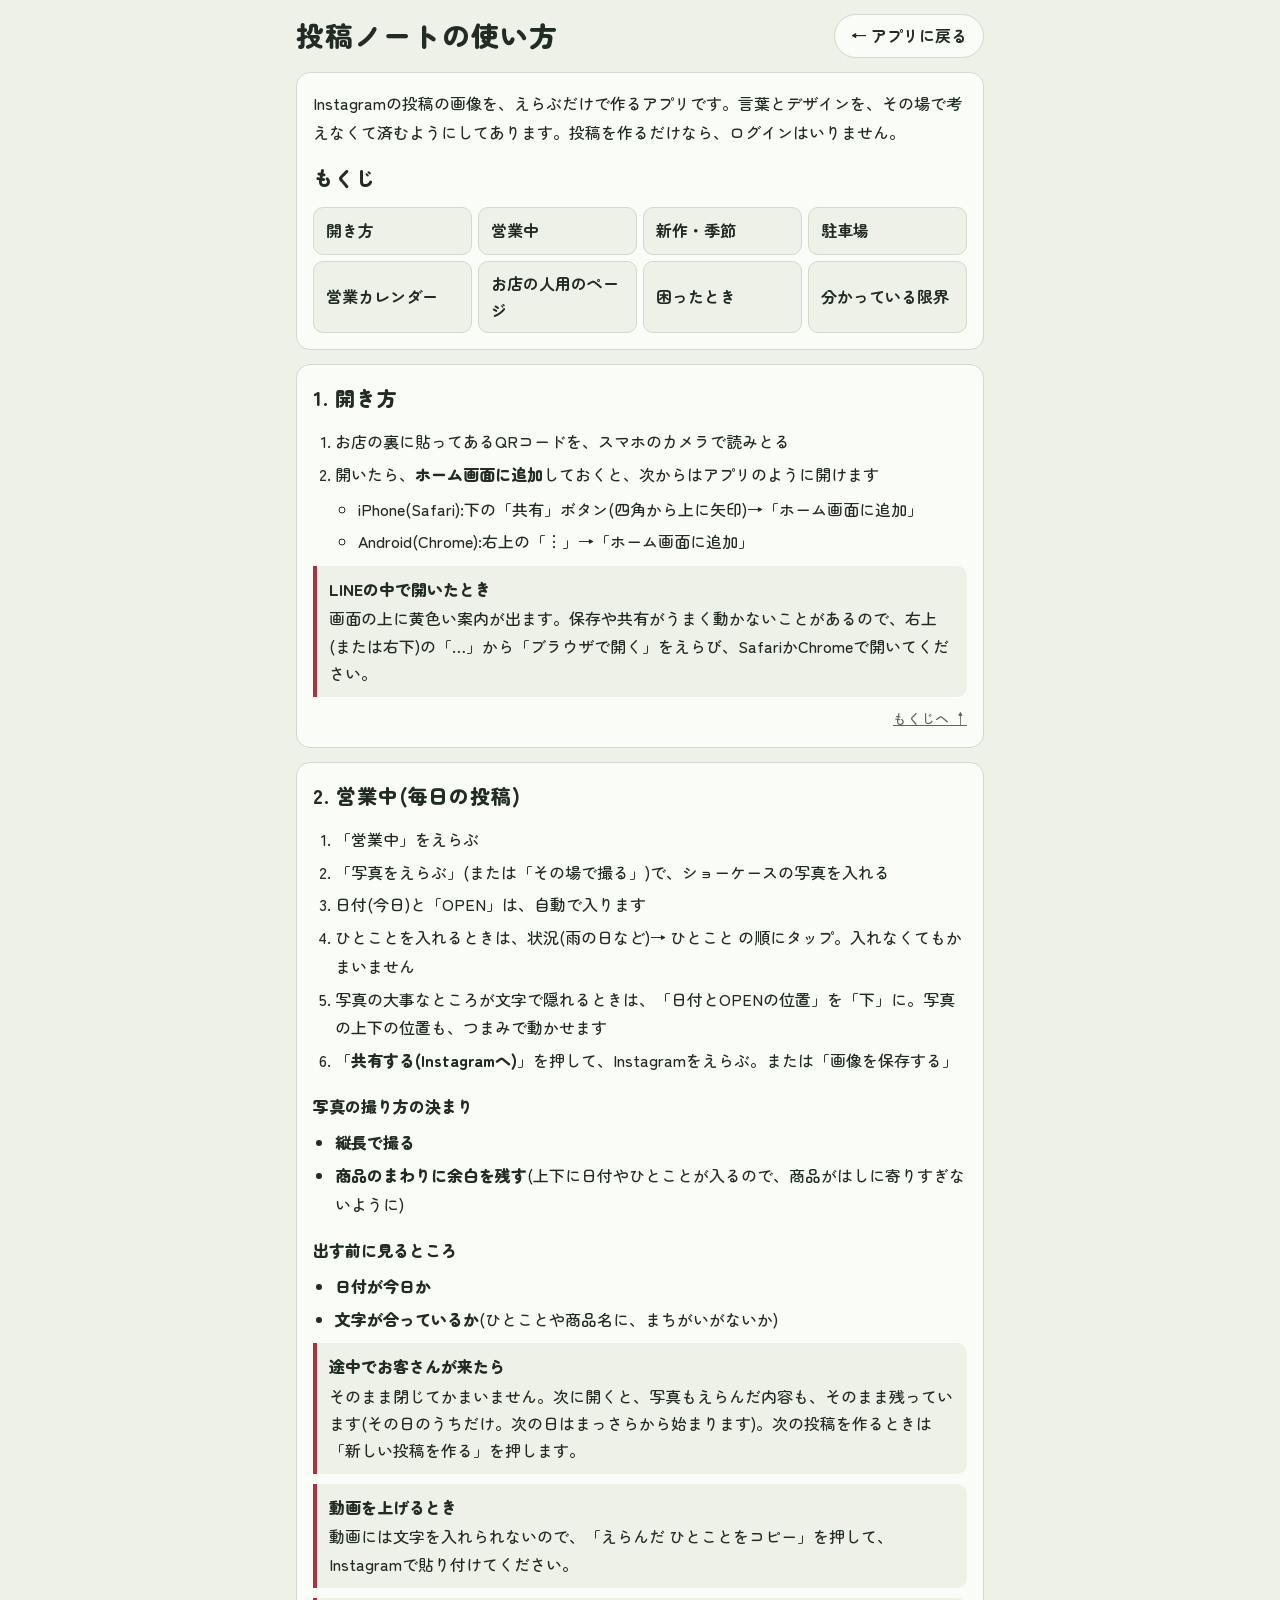
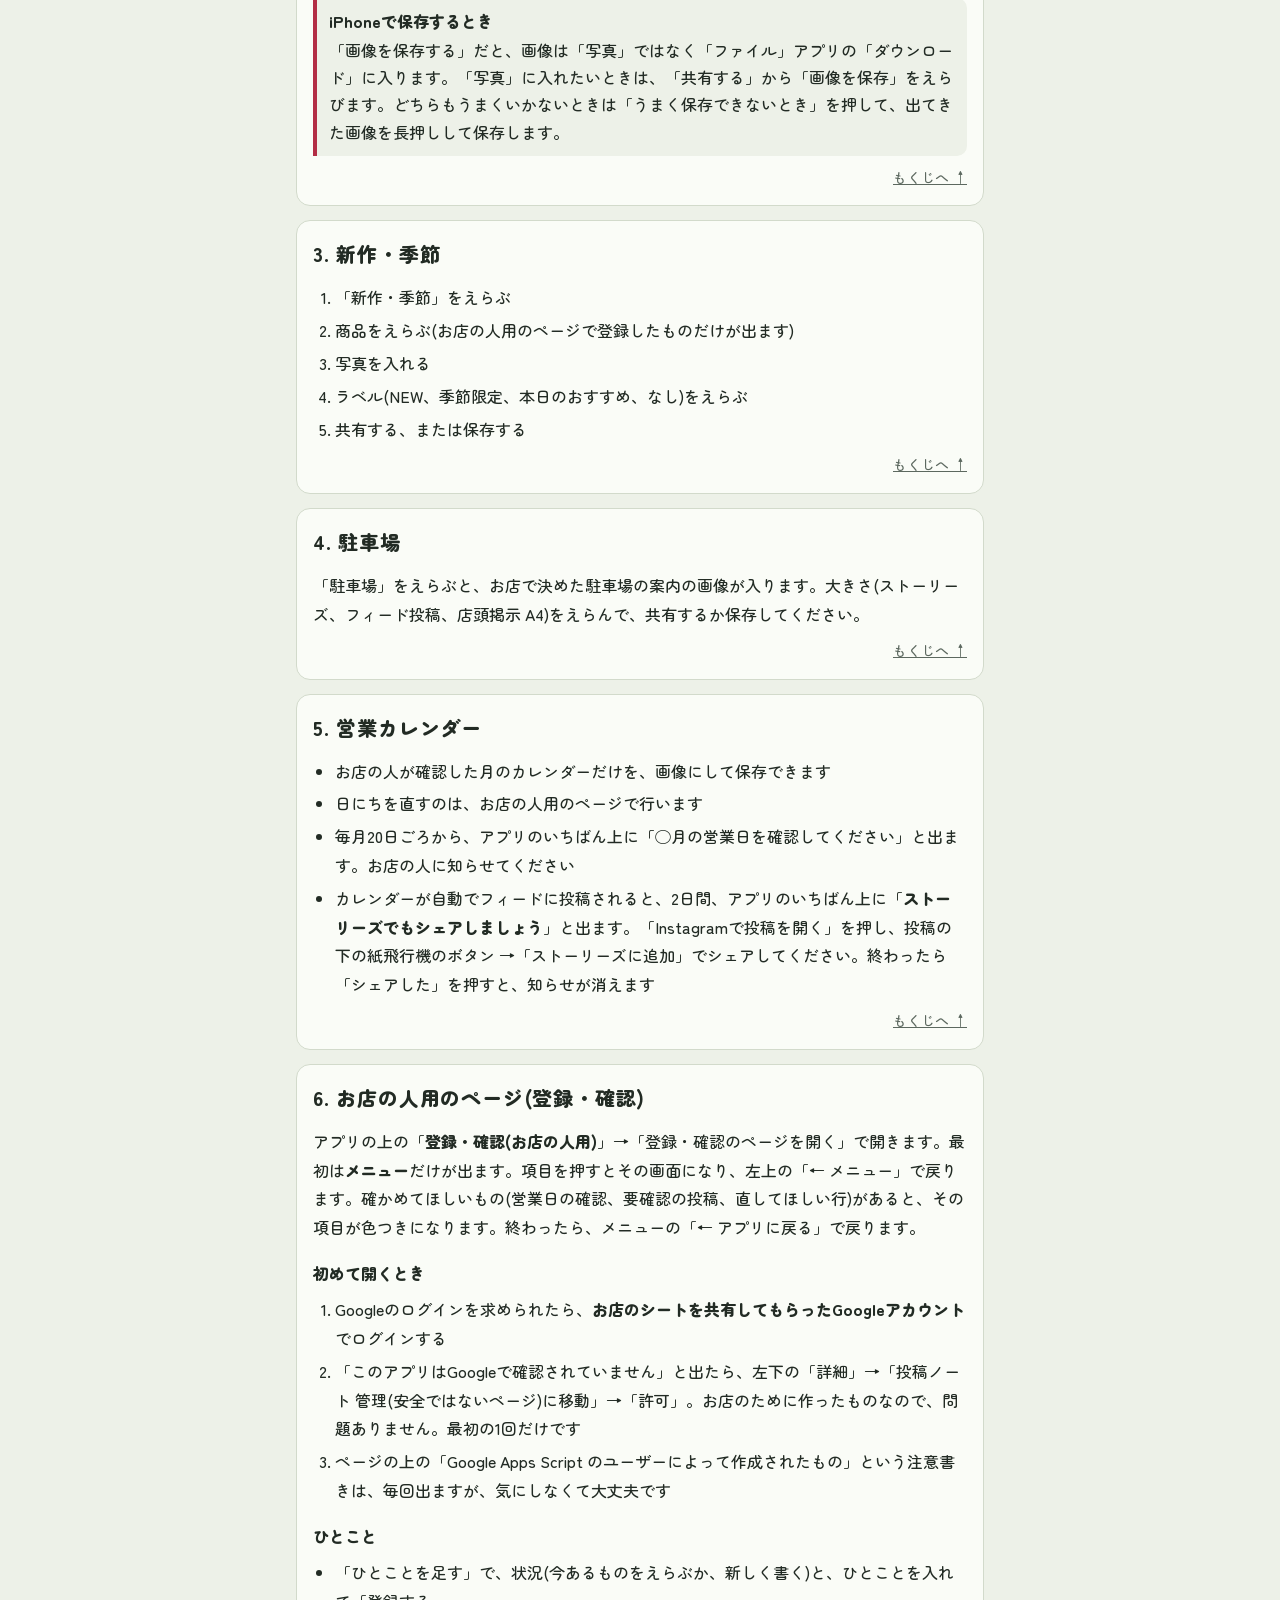
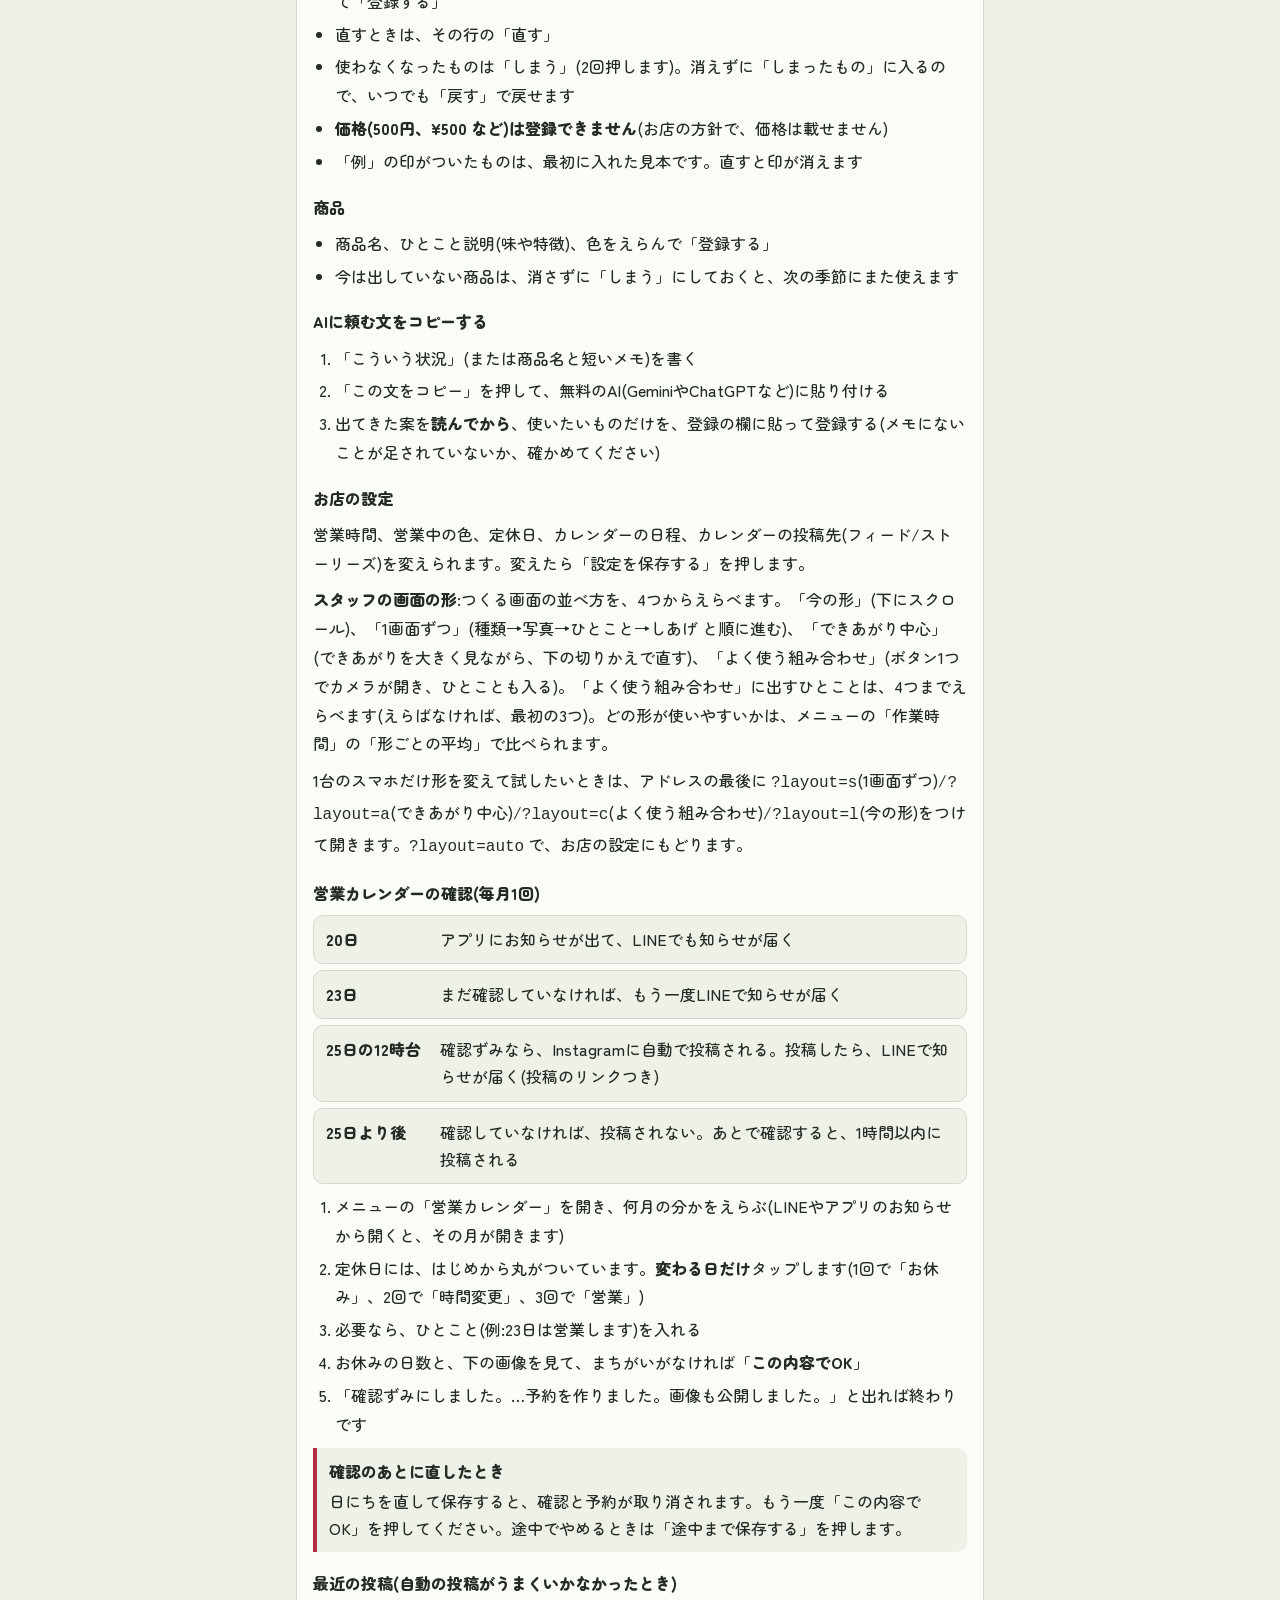
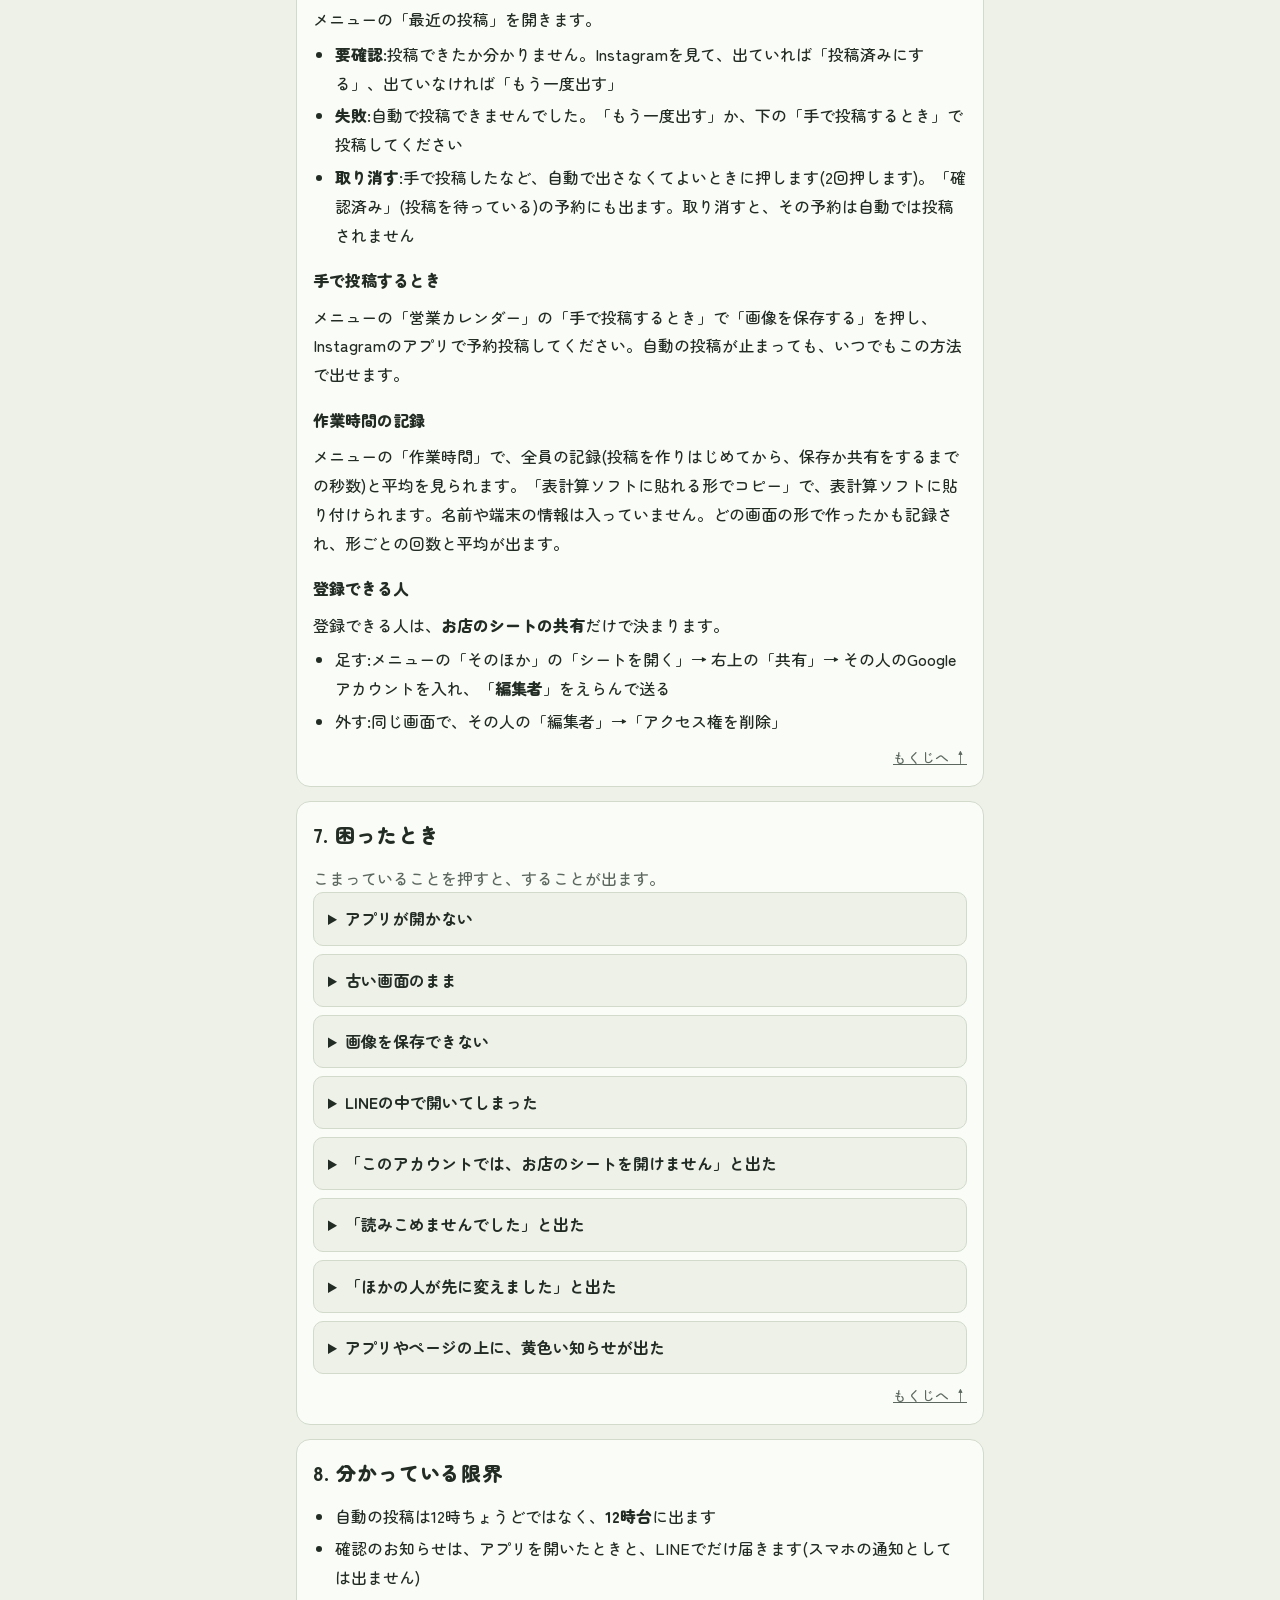
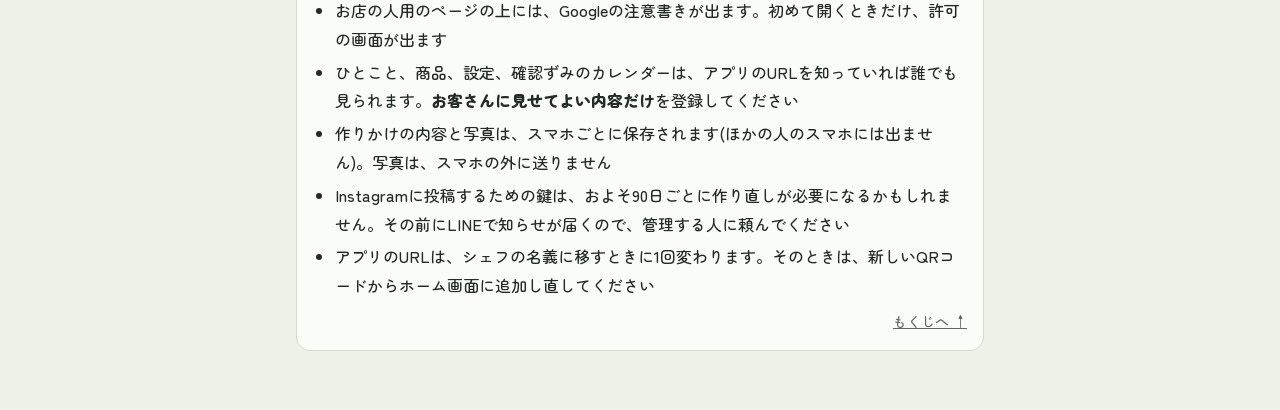
==== manual.html @ 21c49854 "管理ページを、メニューから各画面に切りかわる形にする - 最初はメニューだけ。確かめてほしいもの(営業日の確認、要確認の投稿、直してほしい行)は色つきで出す - 最近の投稿を、カレンダーから自分の画面" ====
<!doctype html>
<html lang="ja">
<head>
<meta charset="utf-8">
<meta name="viewport" content="width=device-width,initial-scale=1,viewport-fit=cover">
<title>投稿ノートの使い方</title>
<meta name="theme-color" content="#EDF1E8" media="(prefers-color-scheme: light)">
<meta name="theme-color" content="#151A16" media="(prefers-color-scheme: dark)">
<link rel="preconnect" href="https://fonts.googleapis.com">
<link rel="preconnect" href="https://fonts.gstatic.com" crossorigin>
<link rel="stylesheet" href="https://fonts.googleapis.com/css2?family=Zen+Maru+Gothic:wght@500;700;900&display=swap">
<link rel="stylesheet" href="css/style.css?v=14">
<style>
  /* 説明書のページだけの見た目。色はアプリと同じ(css/style.css)を使う */
  .doc { max-width: 720px; margin: 0 auto; }
  .doc section { margin-bottom: 14px; scroll-margin-top: 12px; }
  .doc h2 { font-size: 20px; margin: 0 0 12px; }
  .doc h3 { font-size: 16px; font-weight: 900; margin: 18px 0 8px; }
  .doc p, .doc li { font-size: 16px; line-height: 1.8; }
  .doc p + p { margin-top: 8px; }
  .doc ol, .doc ul { margin: 6px 0; padding-left: 1.4em; }
  .doc li + li { margin-top: 4px; }
  .doc b { font-weight: 900; }
  .lead { font-size: 16px; }
  .toc { display: grid; gap: 6px; grid-template-columns: repeat(auto-fill, minmax(140px, 1fr)); }
  .toc a { display: flex; align-items: center; min-height: 48px; padding: 8px 12px; border-radius: 10px; border: 1.5px solid var(--line); background: var(--bg); color: var(--ink); text-decoration: none; font-weight: 700; }
  .tip { border-left: 4px solid var(--accent); background: var(--bg); border-radius: 0 10px 10px 0; padding: 10px 12px; margin: 10px 0; }
  .tip b:first-child { display: block; margin-bottom: 2px; }
  .sched { display: grid; gap: 6px; margin: 8px 0; }
  .sched div { display: grid; grid-template-columns: 6.5em 1fr; gap: 10px; align-items: start; border: 1.5px solid var(--line); border-radius: 10px; padding: 10px 12px; background: var(--bg); }
  .sched dt, .sched .d { font-weight: 900; }
  .trouble { display: grid; gap: 8px; }
  .trouble details { border: 1.5px solid var(--line); border-radius: 10px; background: var(--bg); }
  .trouble summary { cursor: pointer; padding: 12px 14px; font-weight: 700; min-height: 48px; list-style-position: inside; }
  .trouble details > div { padding: 0 14px 12px; }
  .back-top { display: inline-flex; align-items: center; min-height: 44px; padding: 6px 16px; border-radius: 999px; border: 1.5px solid var(--line); background: var(--surface); color: var(--ink); font-weight: 700; text-decoration: none; }
  .to-top { display: block; text-align: right; margin-top: 10px; font-size: 14px; color: var(--muted); }
</style>
</head>
<body>
<div class="app doc">
  <header class="top">
    <h1>投稿ノートの使い方</h1>
    <a class="back-top" href="./">← アプリに戻る</a>
  </header>

  <section id="top">
    <p class="lead">Instagramの投稿の画像を、えらぶだけで作るアプリです。言葉とデザインを、その場で考えなくて済むようにしてあります。投稿を作るだけなら、ログインはいりません。</p>
    <h2 style="margin-top:14px">もくじ</h2>
    <nav class="toc" aria-label="もくじ">
      <a href="#open">開き方</a><a href="#eigyo">営業中</a><a href="#new">新作・季節</a><a href="#park">駐車場</a>
      <a href="#cal">営業カレンダー</a><a href="#shop">お店の人用のページ</a><a href="#trouble">困ったとき</a><a href="#limits">分かっている限界</a>
    </nav>
  </section>

  <section id="open">
    <h2>1. 開き方</h2>
    <ol>
      <li>お店の裏に貼ってあるQRコードを、スマホのカメラで読みとる</li>
      <li>開いたら、<b>ホーム画面に追加</b>しておくと、次からはアプリのように開けます
        <ul>
          <li>iPhone(Safari):下の「共有」ボタン(四角から上に矢印)→「ホーム画面に追加」</li>
          <li>Android(Chrome):右上の「︙」→「ホーム画面に追加」</li>
        </ul>
      </li>
    </ol>
    <div class="tip"><b>LINEの中で開いたとき</b>画面の上に黄色い案内が出ます。保存や共有がうまく動かないことがあるので、右上(または右下)の「…」から「ブラウザで開く」をえらび、SafariかChromeで開いてください。</div>
    <a class="to-top" href="#top">もくじへ ↑</a>
  </section>

  <section id="eigyo">
    <h2>2. 営業中(毎日の投稿)</h2>
    <ol>
      <li>「営業中」をえらぶ</li>
      <li>「写真をえらぶ」(または「その場で撮る」)で、ショーケースの写真を入れる</li>
      <li>日付(今日)と「OPEN」は、自動で入ります</li>
      <li>ひとことを入れるときは、状況(雨の日など)→ ひとこと の順にタップ。入れなくてもかまいません</li>
      <li>写真の大事なところが文字で隠れるときは、「日付とOPENの位置」を「下」に。写真の上下の位置も、つまみで動かせます</li>
      <li>「<b>共有する(Instagramへ)</b>」を押して、Instagramをえらぶ。または「画像を保存する」</li>
    </ol>

    <h3>写真の撮り方の決まり</h3>
    <ul>
      <li><b>縦長で撮る</b></li>
      <li><b>商品のまわりに余白を残す</b>(上下に日付やひとことが入るので、商品がはしに寄りすぎないように)</li>
    </ul>

    <h3>出す前に見るところ</h3>
    <ul>
      <li><b>日付が今日か</b></li>
      <li><b>文字が合っているか</b>(ひとことや商品名に、まちがいがないか)</li>
    </ul>

    <div class="tip"><b>途中でお客さんが来たら</b>そのまま閉じてかまいません。次に開くと、写真もえらんだ内容も、そのまま残っています(その日のうちだけ。次の日はまっさらから始まります)。次の投稿を作るときは「新しい投稿を作る」を押します。</div>
    <div class="tip"><b>動画を上げるとき</b>動画には文字を入れられないので、「えらんだ ひとことをコピー」を押して、Instagramで貼り付けてください。</div>
    <div class="tip"><b>iPhoneで保存するとき</b>「画像を保存する」だと、画像は「写真」ではなく「ファイル」アプリの「ダウンロード」に入ります。「写真」に入れたいときは、「共有する」から「画像を保存」をえらびます。どちらもうまくいかないときは「うまく保存できないとき」を押して、出てきた画像を長押しして保存します。</div>
    <a class="to-top" href="#top">もくじへ ↑</a>
  </section>

  <section id="new">
    <h2>3. 新作・季節</h2>
    <ol>
      <li>「新作・季節」をえらぶ</li>
      <li>商品をえらぶ(お店の人用のページで登録したものだけが出ます)</li>
      <li>写真を入れる</li>
      <li>ラベル(NEW、季節限定、本日のおすすめ、なし)をえらぶ</li>
      <li>共有する、または保存する</li>
    </ol>
    <a class="to-top" href="#top">もくじへ ↑</a>
  </section>

  <section id="park">
    <h2>4. 駐車場</h2>
    <p>「駐車場」をえらぶと、お店で決めた駐車場の案内の画像が入ります。大きさ(ストーリーズ、フィード投稿、店頭掲示 A4)をえらんで、共有するか保存してください。</p>
    <a class="to-top" href="#top">もくじへ ↑</a>
  </section>

  <section id="cal">
    <h2>5. 営業カレンダー</h2>
    <ul>
      <li>お店の人が確認した月のカレンダーだけを、画像にして保存できます</li>
      <li>日にちを直すのは、お店の人用のページで行います</li>
      <li>毎月20日ごろから、アプリのいちばん上に「◯月の営業日を確認してください」と出ます。お店の人に知らせてください</li>
      <li>カレンダーが自動でフィードに投稿されると、2日間、アプリのいちばん上に「<b>ストーリーズでもシェアしましょう</b>」と出ます。「Instagramで投稿を開く」を押し、投稿の下の紙飛行機のボタン →「ストーリーズに追加」でシェアしてください。終わったら「シェアした」を押すと、知らせが消えます</li>
    </ul>
    <a class="to-top" href="#top">もくじへ ↑</a>
  </section>

  <section id="shop">
    <h2>6. お店の人用のページ(登録・確認)</h2>
    <p>アプリの上の「<b>登録・確認(お店の人用)</b>」→「登録・確認のページを開く」で開きます。最初は<b>メニュー</b>だけが出ます。項目を押すとその画面になり、左上の「← メニュー」で戻ります。確かめてほしいもの(営業日の確認、要確認の投稿、直してほしい行)があると、その項目が色つきになります。終わったら、メニューの「← アプリに戻る」で戻ります。</p>

    <h3>初めて開くとき</h3>
    <ol>
      <li>Googleのログインを求められたら、<b>お店のシートを共有してもらったGoogleアカウント</b>でログインする</li>
      <li>「このアプリはGoogleで確認されていません」と出たら、左下の「詳細」→「投稿ノート 管理(安全ではないページ)に移動」→「許可」。お店のために作ったものなので、問題ありません。最初の1回だけです</li>
      <li>ページの上の「Google Apps Script のユーザーによって作成されたもの」という注意書きは、毎回出ますが、気にしなくて大丈夫です</li>
    </ol>

    <h3>ひとこと</h3>
    <ul>
      <li>「ひとことを足す」で、状況(今あるものをえらぶか、新しく書く)と、ひとことを入れて「登録する」</li>
      <li>直すときは、その行の「直す」</li>
      <li>使わなくなったものは「しまう」(2回押します)。消えずに「しまったもの」に入るので、いつでも「戻す」で戻せます</li>
      <li><b>価格(500円、¥500 など)は登録できません</b>(お店の方針で、価格は載せません)</li>
      <li>「例」の印がついたものは、最初に入れた見本です。直すと印が消えます</li>
    </ul>

    <h3>商品</h3>
    <ul>
      <li>商品名、ひとこと説明(味や特徴)、色をえらんで「登録する」</li>
      <li>今は出していない商品は、消さずに「しまう」にしておくと、次の季節にまた使えます</li>
    </ul>

    <h3>AIに頼む文をコピーする</h3>
    <ol>
      <li>「こういう状況」(または商品名と短いメモ)を書く</li>
      <li>「この文をコピー」を押して、無料のAI(GeminiやChatGPTなど)に貼り付ける</li>
      <li>出てきた案を<b>読んでから</b>、使いたいものだけを、登録の欄に貼って登録する(メモにないことが足されていないか、確かめてください)</li>
    </ol>

    <h3>お店の設定</h3>
    <p>営業時間、営業中の色、定休日、カレンダーの日程、カレンダーの投稿先(フィード/ストーリーズ)を変えられます。変えたら「設定を保存する」を押します。</p>
    <p><b>スタッフの画面の形</b>:つくる画面の並べ方を、4つからえらべます。「今の形」(下にスクロール)、「1画面ずつ」(種類→写真→ひとこと→しあげ と順に進む)、「できあがり中心」(できあがりを大きく見ながら、下の切りかえで直す)、「よく使う組み合わせ」(ボタン1つでカメラが開き、ひとことも入る)。「よく使う組み合わせ」に出すひとことは、4つまでえらべます(えらばなければ、最初の3つ)。どの形が使いやすいかは、メニューの「作業時間」の「形ごとの平均」で比べられます。</p>
    <p>1台のスマホだけ形を変えて試したいときは、アドレスの最後に <code>?layout=s</code>(1画面ずつ)/<code>?layout=a</code>(できあがり中心)/<code>?layout=c</code>(よく使う組み合わせ)/<code>?layout=l</code>(今の形)をつけて開きます。<code>?layout=auto</code> で、お店の設定にもどります。</p>

    <h3>営業カレンダーの確認(毎月1回)</h3>
    <div class="sched">
      <div><span class="d">20日</span><span>アプリにお知らせが出て、LINEでも知らせが届く</span></div>
      <div><span class="d">23日</span><span>まだ確認していなければ、もう一度LINEで知らせが届く</span></div>
      <div><span class="d">25日の12時台</span><span>確認ずみなら、Instagramに自動で投稿される。投稿したら、LINEで知らせが届く(投稿のリンクつき)</span></div>
      <div><span class="d">25日より後</span><span>確認していなければ、投稿されない。あとで確認すると、1時間以内に投稿される</span></div>
    </div>
    <ol>
      <li>メニューの「営業カレンダー」を開き、何月の分かをえらぶ(LINEやアプリのお知らせから開くと、その月が開きます)</li>
      <li>定休日には、はじめから丸がついています。<b>変わる日だけ</b>タップします(1回で「お休み」、2回で「時間変更」、3回で「営業」)</li>
      <li>必要なら、ひとこと(例:23日は営業します)を入れる</li>
      <li>お休みの日数と、下の画像を見て、まちがいがなければ「<b>この内容でOK</b>」</li>
      <li>「確認ずみにしました。…予約を作りました。画像も公開しました。」と出れば終わりです</li>
    </ol>
    <div class="tip"><b>確認のあとに直したとき</b>日にちを直して保存すると、確認と予約が取り消されます。もう一度「この内容でOK」を押してください。途中でやめるときは「途中まで保存する」を押します。</div>

    <h3>最近の投稿(自動の投稿がうまくいかなかったとき)</h3>
    <p>メニューの「最近の投稿」を開きます。</p>
    <ul>
      <li><b>要確認</b>:投稿できたか分かりません。Instagramを見て、出ていれば「投稿済みにする」、出ていなければ「もう一度出す」</li>
      <li><b>失敗</b>:自動で投稿できませんでした。「もう一度出す」か、下の「手で投稿するとき」で投稿してください</li>
      <li><b>取り消す</b>:手で投稿したなど、自動で出さなくてよいときに押します(2回押します)。「確認済み」(投稿を待っている)の予約にも出ます。取り消すと、その予約は自動では投稿されません</li>
    </ul>

    <h3>手で投稿するとき</h3>
    <p>メニューの「営業カレンダー」の「手で投稿するとき」で「画像を保存する」を押し、Instagramのアプリで予約投稿してください。自動の投稿が止まっても、いつでもこの方法で出せます。</p>

    <h3>作業時間の記録</h3>
    <p>メニューの「作業時間」で、全員の記録(投稿を作りはじめてから、保存か共有をするまでの秒数)と平均を見られます。「表計算ソフトに貼れる形でコピー」で、表計算ソフトに貼り付けられます。名前や端末の情報は入っていません。どの画面の形で作ったかも記録され、形ごとの回数と平均が出ます。</p>

    <h3>登録できる人</h3>
    <p>登録できる人は、<b>お店のシートの共有</b>だけで決まります。</p>
    <ul>
      <li>足す:メニューの「そのほか」の「シートを開く」→ 右上の「共有」→ その人のGoogleアカウントを入れ、「<b>編集者</b>」をえらんで送る</li>
      <li>外す:同じ画面で、その人の「編集者」→「アクセス権を削除」</li>
    </ul>
    <a class="to-top" href="#top">もくじへ ↑</a>
  </section>

  <section id="trouble">
    <h2>7. 困ったとき</h2>
    <p class="hint">こまっていることを押すと、することが出ます。</p>
    <div class="trouble">
      <details><summary>アプリが開かない</summary><div><p>電波のある所で開き直してください。一度開いたことがあれば、電波がなくても開けます。</p></div></details>
      <details><summary>古い画面のまま</summary><div><p>読み込み直してください(Safariならアドレスの横の「↻」)。直してから数分は、古いものが出ることがあります。数分おいて、もう一度読み込み直してください。</p></div></details>
      <details><summary>画像を保存できない</summary><div><p>「うまく保存できないとき」を押して、出てきた画像を長押しして保存してください。</p></div></details>
      <details><summary>LINEの中で開いてしまった</summary><div><p>「…」→「ブラウザで開く」をえらんで、SafariかChromeで開いてください。</p></div></details>
      <details><summary>「このアカウントでは、お店のシートを開けません」と出た</summary><div><p>そのGoogleアカウントに、シートが共有されていません。持ち主に「編集者」として共有してもらってください。ちがうアカウントで開いていたら、切りかえてください。</p></div></details>
      <details><summary>「読みこめませんでした」と出た</summary><div><p>Googleのアカウントに2つ以上ログインしていると起きることがあります。使うアカウント1つだけでログインし直すか、プライベートブラウズ(シークレットウィンドウ)で開いてください。</p></div></details>
      <details><summary>「ほかの人が先に変えました」と出た</summary><div><p>ほかの人が同じときに直しました。新しい内容が読み直されているので、確かめてから、もう一度押してください。</p></div></details>
      <details><summary>アプリやページの上に、黄色い知らせが出た</summary><div>
        <ul>
          <li>「投稿できたか分かりません」:お店の人用のページの「最近の投稿」で決めてください</li>
          <li>「鍵(トークン)が使えなくなりました」「2日以上動いていません」:管理する人に知らせてください</li>
          <li>「Instagramのアカウントに、確認の画面が出て止まっています」:管理する人が、スマホのInstagramのアプリを開き、確認(ロボットでないことの確認や電話番号の確認)をすませます。パソコンでは確認できないことがあります。すませると1時間以内に知らせが消え、止まっていた投稿も自動で出ます</li>
          <li>どの場合も、その月の分は「手で投稿するとき」で出せます</li>
        </ul>
      </div></details>
    </div>
    <a class="to-top" href="#top">もくじへ ↑</a>
  </section>

  <section id="limits">
    <h2>8. 分かっている限界</h2>
    <ul>
      <li>自動の投稿は12時ちょうどではなく、<b>12時台</b>に出ます</li>
      <li>確認のお知らせは、アプリを開いたときと、LINEでだけ届きます(スマホの通知としては出ません)</li>
      <li>お店の人用のページの上には、Googleの注意書きが出ます。初めて開くときだけ、許可の画面が出ます</li>
      <li>ひとこと、商品、設定、確認ずみのカレンダーは、アプリのURLを知っていれば誰でも見られます。<b>お客さんに見せてよい内容だけ</b>を登録してください</li>
      <li>作りかけの内容と写真は、スマホごとに保存されます(ほかの人のスマホには出ません)。写真は、スマホの外に送りません</li>
      <li>Instagramに投稿するための鍵は、およそ90日ごとに作り直しが必要になるかもしれません。その前にLINEで知らせが届くので、管理する人に頼んでください</li>
      <li>アプリのURLは、シェフの名義に移すときに1回変わります。そのときは、新しいQRコードからホーム画面に追加し直してください</li>
    </ul>
    <a class="to-top" href="#top">もくじへ ↑</a>
  </section>
</div>
</body>
</html>
---- css/style.css ----
/* 色はここでまとめて決める。暗い表示のときは下で入れかえる。 */
:root {
  --bg: #EDF1E8; --surface: #FAFCF7; --ink: #222B24; --muted: #5C685F; --line: #D2DACB;
  --chip: #E1E8DA; --accent: #B32D45; --accent-ink: #FFFFFF; --warn-bg: #FFF1CC; --warn-ink: #5B4300;
  --font-ui: "Zen Maru Gothic", "Hiragino Maru Gothic ProN", "Hiragino Sans", "Noto Sans JP", sans-serif;
  color-scheme: light;
}
@media (prefers-color-scheme: dark) {
  :root:not([data-theme="light"]) {
    --bg: #151A16; --surface: #1E251F; --ink: #E8EDE5; --muted: #9BA79D; --line: #343E36;
    --chip: #29322B; --accent: #F2798D; --accent-ink: #2A0A12; --warn-bg: #4A3A0C; --warn-ink: #FFE9A8;
    color-scheme: dark;
  }
}
:root[data-theme="dark"] {
  --bg: #151A16; --surface: #1E251F; --ink: #E8EDE5; --muted: #9BA79D; --line: #343E36;
  --chip: #29322B; --accent: #F2798D; --accent-ink: #2A0A12; --warn-bg: #4A3A0C; --warn-ink: #FFE9A8;
  color-scheme: dark;
}

* { box-sizing: border-box; }
[hidden] { display: none !important; }
html { -webkit-text-size-adjust: 100%; }
body { margin: 0; background: var(--bg); color: var(--ink); font-family: var(--font-ui); font-size: 16px; line-height: 1.7; font-weight: 500; overflow-x: hidden; }
img { max-width: 100%; }
p { margin: 0; }

.app { max-width: 1080px; margin: 0 auto; padding: max(14px, env(safe-area-inset-top)) max(16px, env(safe-area-inset-right)) 48px max(16px, env(safe-area-inset-left)); }
.top { display: flex; flex-wrap: wrap; align-items: center; justify-content: space-between; gap: 10px 16px; margin-bottom: 14px; }
.top h1 { font-size: clamp(22px, 5vw, 28px); font-weight: 900; line-height: 1.2; margin: 0; letter-spacing: .04em; }
.tabs { display: flex; gap: 6px; flex-wrap: wrap; }
.tabs a { text-decoration: none; color: var(--ink); font-weight: 700; border: 1.5px solid var(--line); border-radius: 999px; padding: 6px 16px; background: var(--surface); min-height: 44px; display: inline-flex; align-items: center; }
.tabs a[aria-current="page"] { background: var(--ink); color: var(--bg); border-color: var(--ink); }

.grid { display: grid; gap: 16px; grid-template-columns: minmax(0, 1fr); }
section, .box { background: var(--surface); border: 1px solid var(--line); border-radius: 14px; padding: 16px; min-width: 0; }
h2 { font-size: 17px; font-weight: 900; margin: 0 0 10px; letter-spacing: .04em; }
.hint { color: var(--muted); font-size: 14px; }
.stack { display: grid; gap: 12px; }
#photoBox + .stack, #fs-new, #fs-park, #fs-cal { margin-top: 14px; }
.row { display: flex; flex-wrap: wrap; gap: 8px; align-items: center; }
.row.center, .center { justify-content: center; text-align: center; }
.grow { flex: 1 1 140px; }

/* 種類のカード */
.kinds { display: grid; grid-template-columns: repeat(2, minmax(0, 1fr)); gap: 8px; }
.kinds label { position: relative; display: flex; flex-direction: column; gap: 2px; padding: 12px; border: 1.5px solid var(--line); border-radius: 10px; cursor: pointer; background: var(--bg); min-width: 0; }
.kinds b { font-weight: 900; font-size: 16px; line-height: 1.4; }
.kinds small { color: var(--muted); font-size: 12px; line-height: 1.4; }
.kinds label:has(input:checked) { border-color: var(--accent); background: var(--surface); box-shadow: inset 0 0 0 1.5px var(--accent); }
.kinds input, .seg input, .chips input, .checks input { position: absolute; opacity: 0; inset: 0; margin: 0; cursor: pointer; }
label:has(input:focus-visible) { outline: 3px solid var(--accent); outline-offset: 2px; }

/* 入力欄 */
.field { display: grid; gap: 4px; min-width: 0; }
.field > span, .field > label { font-size: 14px; font-weight: 700; color: var(--muted); }
input[type=text], input[type=date], textarea, select { font: inherit; font-size: 16px; color: var(--ink); background: var(--bg); border: 1.5px solid var(--line); border-radius: 8px; padding: 8px 10px; width: 100%; min-width: 0; min-height: 44px; }
textarea { resize: vertical; line-height: 1.6; }
input[type=range] { width: 100%; accent-color: var(--accent); min-height: 32px; }
input:focus-visible, textarea:focus-visible, select:focus-visible, button:focus-visible, a:focus-visible, summary:focus-visible { outline: 3px solid var(--accent); outline-offset: 2px; }
.check { display: flex; align-items: center; gap: 8px; font-weight: 700; min-height: 44px; cursor: pointer; }
.check input { width: 22px; height: 22px; accent-color: var(--accent); }

/* ボタン */
button, .filebtn { font: inherit; font-weight: 700; border-radius: 999px; border: 1.5px solid var(--line); background: var(--chip); color: var(--ink); padding: 8px 18px; cursor: pointer; line-height: 1.4; min-height: 44px; }
button.primary { background: var(--accent); border-color: var(--accent); color: var(--accent-ink); }
button.big { padding: 12px 22px; font-size: 17px; min-height: 52px; }
button.small { padding: 6px 14px; font-size: 14px; min-height: 40px; }
button:disabled { opacity: .55; cursor: default; }
.filebtn { position: relative; display: inline-flex; align-items: center; overflow: hidden; }
.filebtn input { position: absolute; inset: 0; opacity: 0; cursor: pointer; width: 100%; font-size: 0; }
.filebtn:has(input:focus-visible) { outline: 3px solid var(--accent); outline-offset: 2px; }

/* えらぶ部品 */
.seg, .chips, .checks { display: flex; flex-wrap: wrap; gap: 6px; }
.seg label, .chips label, .checks label { position: relative; border: 1.5px solid var(--line); border-radius: 999px; padding: 8px 16px; font-weight: 700; font-size: 14px; cursor: pointer; background: var(--bg); min-height: 44px; display: inline-flex; align-items: center; }
.seg label:has(input:checked), .checks label:has(input:checked) { background: var(--ink); border-color: var(--ink); color: var(--bg); }
.chips label:has(input:checked) { border-color: var(--accent); box-shadow: inset 0 0 0 1.5px var(--accent); background: var(--surface); }
.chips.words { display: grid; gap: 6px; margin-top: 6px; }
.chips.words label { border-radius: 10px; padding: 10px 12px; font-size: 15px; line-height: 1.5; }
.tagex { font-size: 11px; font-weight: 700; color: var(--muted); border: 1px solid var(--line); border-radius: 999px; padding: 0 6px; margin-left: 6px; white-space: nowrap; }

/* できあがり */
.preview { display: grid; gap: 12px; justify-items: stretch; }
.stage { width: 100%; display: grid; place-items: center; background: var(--chip); border-radius: 10px; padding: 12px; }
canvas { display: block; max-width: 100%; max-height: 62vh; width: auto; height: auto; border-radius: 6px; box-shadow: 0 6px 22px rgba(0, 0, 0, .18); }
.status { font-size: 14px; color: var(--muted); min-height: 1.7em; }
.status.err { color: var(--accent); font-weight: 700; }
.fallback { display: grid; gap: 8px; justify-items: center; border-top: 1px dashed var(--line); padding-top: 12px; text-align: center; }
.fallback img { max-height: 50vh; border-radius: 6px; }

.timer { font-variant-numeric: tabular-nums; font-weight: 700; font-size: 15px; color: var(--muted); }
.timer.on { color: var(--ink); }
.avg { font-weight: 900; font-size: 18px; }
.scroll { overflow-x: auto; }
table { border-collapse: collapse; width: 100%; font-size: 14px; font-variant-numeric: tabular-nums; }
th, td { text-align: left; padding: 6px 8px; border-bottom: 1px solid var(--line); white-space: nowrap; }
th { color: var(--muted); font-weight: 700; }

/* お知らせ */
.notice.share { border-color: var(--ink); }
.primary-link { display: inline-flex; align-items: center; min-height: 44px; padding: 8px 18px; border-radius: 999px; background: var(--accent); color: var(--accent-ink); font-weight: 700; text-decoration: none; }
.primary-link:focus-visible { outline: 3px solid var(--accent); outline-offset: 2px; }
.warn { background: var(--warn-bg); color: var(--warn-ink); border-radius: 10px; padding: 10px 14px; font-size: 14px; font-weight: 700; margin-bottom: 14px; }
.notice { display: grid; gap: 10px; background: var(--surface); border: 2px solid var(--accent); border-radius: 14px; padding: 14px 16px; margin-bottom: 16px; }
.notice p { font-weight: 700; }
.notice small { font-weight: 500; color: var(--muted); display: block; margin-top: 2px; font-size: 14px; }
.notice[data-state="late"] { background: var(--accent); color: var(--accent-ink); }
.notice[data-state="late"] small { color: inherit; opacity: .92; }
.notice[data-state="late"] button.primary { background: var(--accent-ink); color: var(--accent); border-color: var(--accent-ink); }
.pill { font-size: 12px; font-weight: 700; letter-spacing: .06em; border: 1.5px solid currentColor; padding: 1px 10px; border-radius: 999px; justify-self: start; }

/* カレンダー */
.calgrid { display: grid; grid-template-columns: repeat(7, minmax(0, 1fr)); gap: 4px; }
.calgrid .wd { text-align: center; font-size: 12px; font-weight: 700; color: var(--muted); padding: 2px 0; }
.calgrid button { padding: 0; border-radius: 8px; aspect-ratio: 1 / 1; min-height: 40px; font-variant-numeric: tabular-nums; background: var(--bg); min-width: 0; }
.calgrid button[data-s="c"] { background: var(--accent); border-color: var(--accent); color: var(--accent-ink); }
.calgrid button[data-s="s"] { border-color: var(--accent); box-shadow: inset 0 0 0 2px var(--accent); color: var(--accent); }
.legend { display: flex; flex-wrap: wrap; gap: 4px 14px; font-size: 13px; color: var(--muted); margin-top: 4px; }
.lg { display: inline-block; width: 14px; height: 14px; border-radius: 4px; border: 1.5px solid var(--line); background: var(--bg); margin-right: 4px; vertical-align: -2px; }
.lg.c { background: var(--accent); border-color: var(--accent); }
.lg.s { border: 2px solid var(--accent); }
.okbox { display: grid; gap: 10px; justify-items: start; border: 1.5px dashed var(--accent); border-radius: 10px; padding: 12px; }
.okbox > p { font-weight: 700; }
.future { display: grid; gap: 6px; justify-items: start; background: var(--warn-bg); color: var(--warn-ink); border-radius: 8px; padding: 10px 12px; width: 100%; }
.future p { font-weight: 700; }
.future .hint { color: inherit; font-weight: 500; }
.testbox { display: grid; gap: 8px; border-top: 1px dashed var(--line); padding-top: 12px; }

/* 設定 */
details.box summary { font-weight: 900; font-size: 17px; cursor: pointer; min-height: 32px; }
details.box[open] summary { margin-bottom: 8px; }
.inline { display: flex; flex-wrap: wrap; gap: 6px 8px; align-items: center; font-size: 15px; }
.inline select { width: auto; }
.checks label { border-radius: 8px; padding: 6px 14px; }

@media (min-width: 860px) {
  #tab-make.grid { grid-template-columns: minmax(0, 1fr) 400px; align-items: start; }
  #tab-make.grid > * { grid-column: 1; }
  #tab-make.grid > .preview { grid-column: 2; grid-row: 1 / span 3; position: sticky; top: 12px; }
}

/* 準備中の種類(えらべない) */
.kinds label.soon { opacity: .6; cursor: default; border-style: dashed; }
.kinds label.soon input { cursor: default; }

/* ===== 画面の形(S / A / C)。スマホの1画面に収める ===== */
body[data-layout] .app { padding-bottom: 8px; }
body[data-layout] .top { margin-bottom: 6px; }
body[data-layout] .top h1 { font-size: 18px; }
body[data-layout] .tabs a { min-height: 36px; padding: 4px 12px; font-size: 13px; }
.screens { display: block; }
.scr { display: flex; flex-direction: column; gap: 8px; height: calc(100dvh - var(--hdr, 100px)); min-height: 460px; }
.scr-top { display: flex; align-items: center; gap: 8px; min-height: 40px; flex: none; }
.scr-top .back { min-width: 44px; padding: 6px 12px; font-size: 18px; }
.scr-title { font-size: 18px; margin: 0; }
.scr-body { flex: 1; min-height: 0; display: flex; flex-direction: column; gap: 8px; overflow-y: auto; }
.scr-body > * { flex: none; }
.scr-body > .stage { flex: 1 1 auto; min-height: 140px; display: flex; align-items: center; justify-content: center; padding: 6px; }
.scr-body > .stage canvas { max-height: 100%; max-width: 100%; }
.scr-body .notice, .scr-body .warn { margin-bottom: 0; padding: 8px 12px; }
.scr-bottom { flex: none; display: grid; gap: 4px; padding-top: 4px; border-top: 1px solid var(--line); }
.scr-bottom .row { justify-content: center; }
.scr-bottom .status, .scr-bottom .timer { text-align: center; min-height: 0; font-size: 13px; margin: 0; }
.scr-bottom button.big, .scr-bottom .wide { width: 100%; }
.scr-bottom #actions { flex-wrap: nowrap; }
.scr-bottom #actions button { flex: 1; padding: 10px 8px; font-size: 16px; }
.scr-bottom #extraRow { flex-wrap: nowrap; gap: 6px; }
.scr-bottom #extraRow button { min-height: 34px; padding: 4px 10px; font-size: 12px; }
.scr-body #posRow { flex-wrap: nowrap; }
.scr-body #posRow .field { flex: 1 1 0; }
.scr-panel { flex: none; max-height: 34dvh; overflow-y: auto; display: grid; gap: 8px; padding: 2px; }
.tabbar { display: flex; gap: 4px; flex: none; }
.tabbar .tab { flex: 1; min-height: 40px; padding: 6px 4px; font-size: 14px; border-radius: 10px; }
.tabbar .tab[aria-selected="true"] { background: var(--ink); color: var(--bg); border-color: var(--ink); }
/* 種類のボタン:大きく(S・Cの最初)/小さく横に並べる(A) */
.screens .kinds:not(.compact) { flex: 1; grid-auto-rows: 1fr; }
.screens .kinds:not(.compact) label { justify-content: center; align-items: center; text-align: center; }
.screens .kinds:not(.compact) b { font-size: 18px; }
.kinds.compact { display: flex; gap: 6px; overflow-x: auto; }
.kinds.compact label { flex: none; padding: 6px 12px; border-radius: 999px; min-height: 40px; justify-content: center; }
.kinds.compact small { display: none; }
.kinds.compact b { font-size: 14px; }
/* よく使う組み合わせ(C) */
.quick { display: grid; gap: 8px; }
.quick-btn { width: 100%; text-align: left; border-radius: 12px; padding: 12px 16px; min-height: 56px; font-size: 16px; background: var(--surface); border-color: var(--ink); }
.quick-others { display: grid; grid-template-columns: 1fr 1fr; gap: 6px; }
.quick-others button { width: 100%; }
.screens #fmts { flex-wrap: nowrap; }
.screens #fmts label { flex: 1; justify-content: center; padding: 6px 4px; font-size: 13px; white-space: nowrap; }
.scr-body .notice, .scr-body .warn { font-size: 13px; line-height: 1.5; }
.scr-body > .stage { min-height: 120px; }
[data-layout="A"] .scr-panel, [data-layout="C"] .scr-panel { max-height: 24dvh; }
.scr-panel .chips { gap: 6px; }
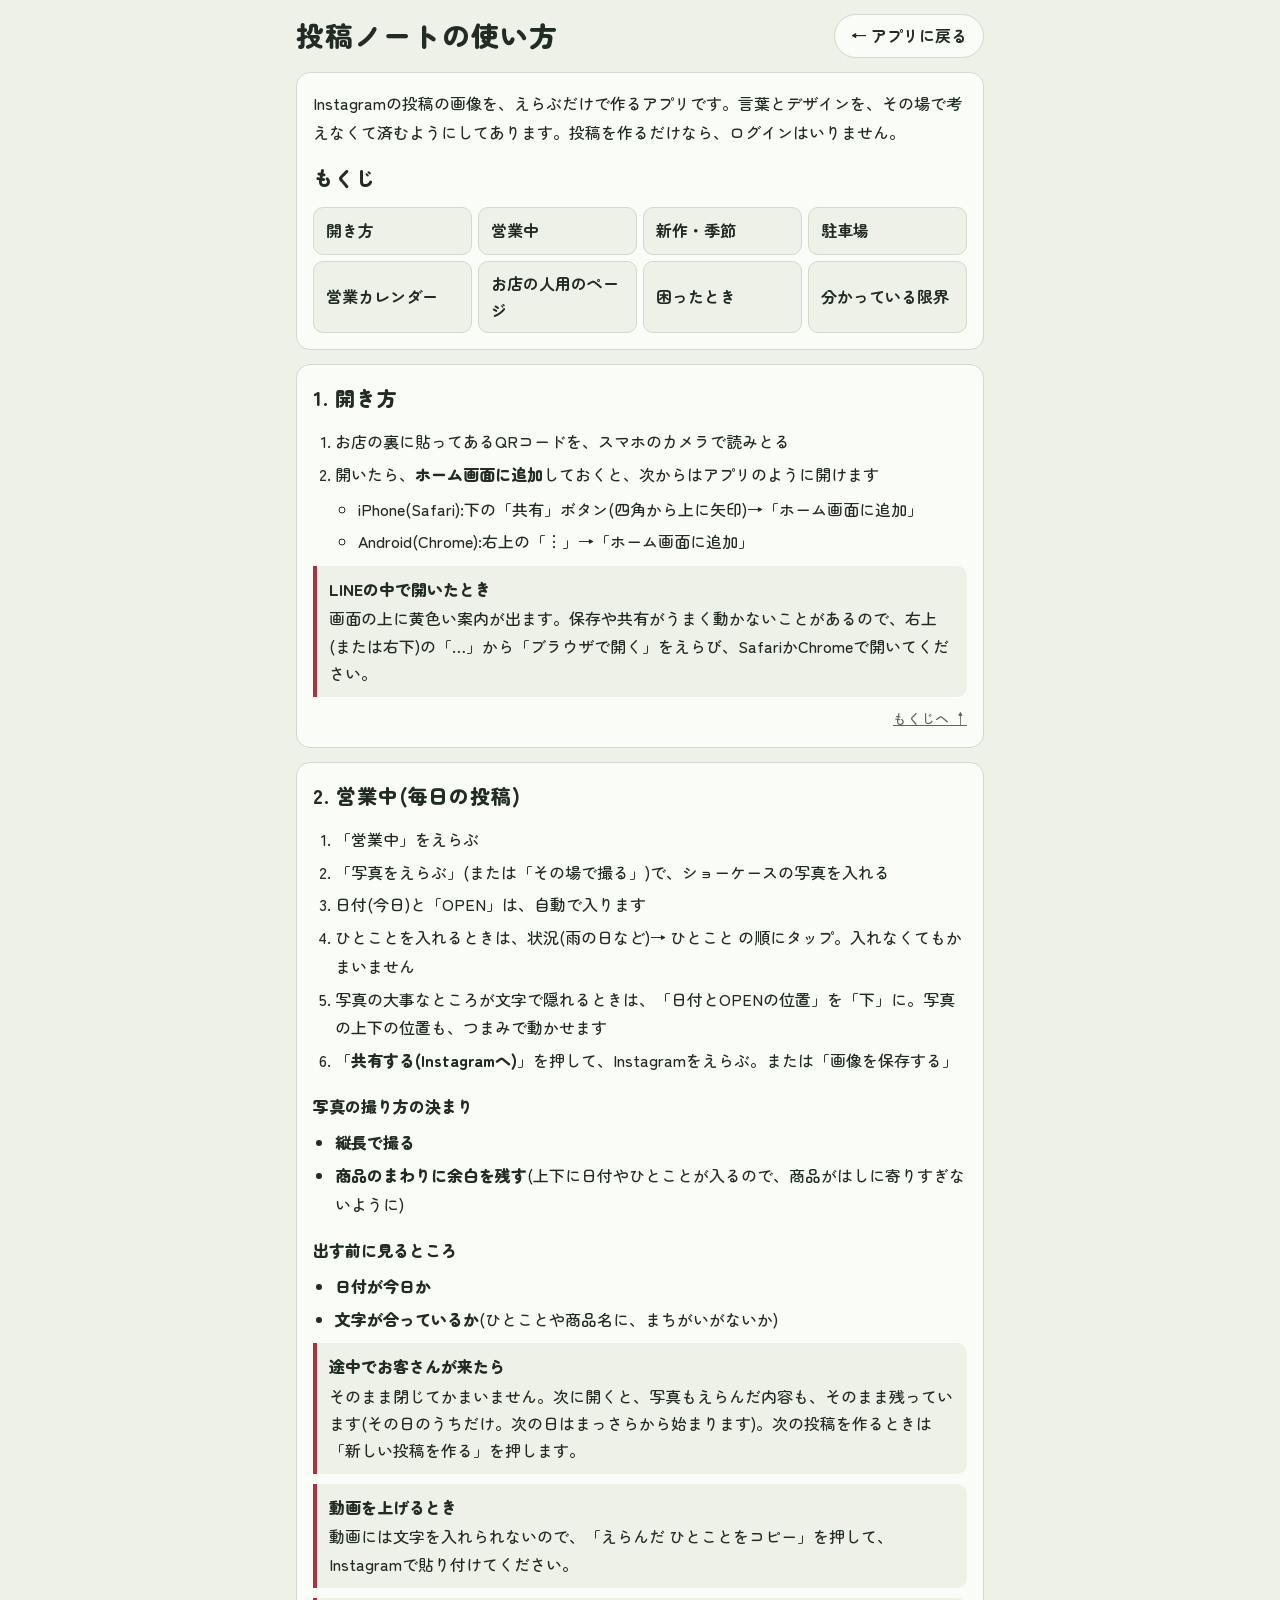
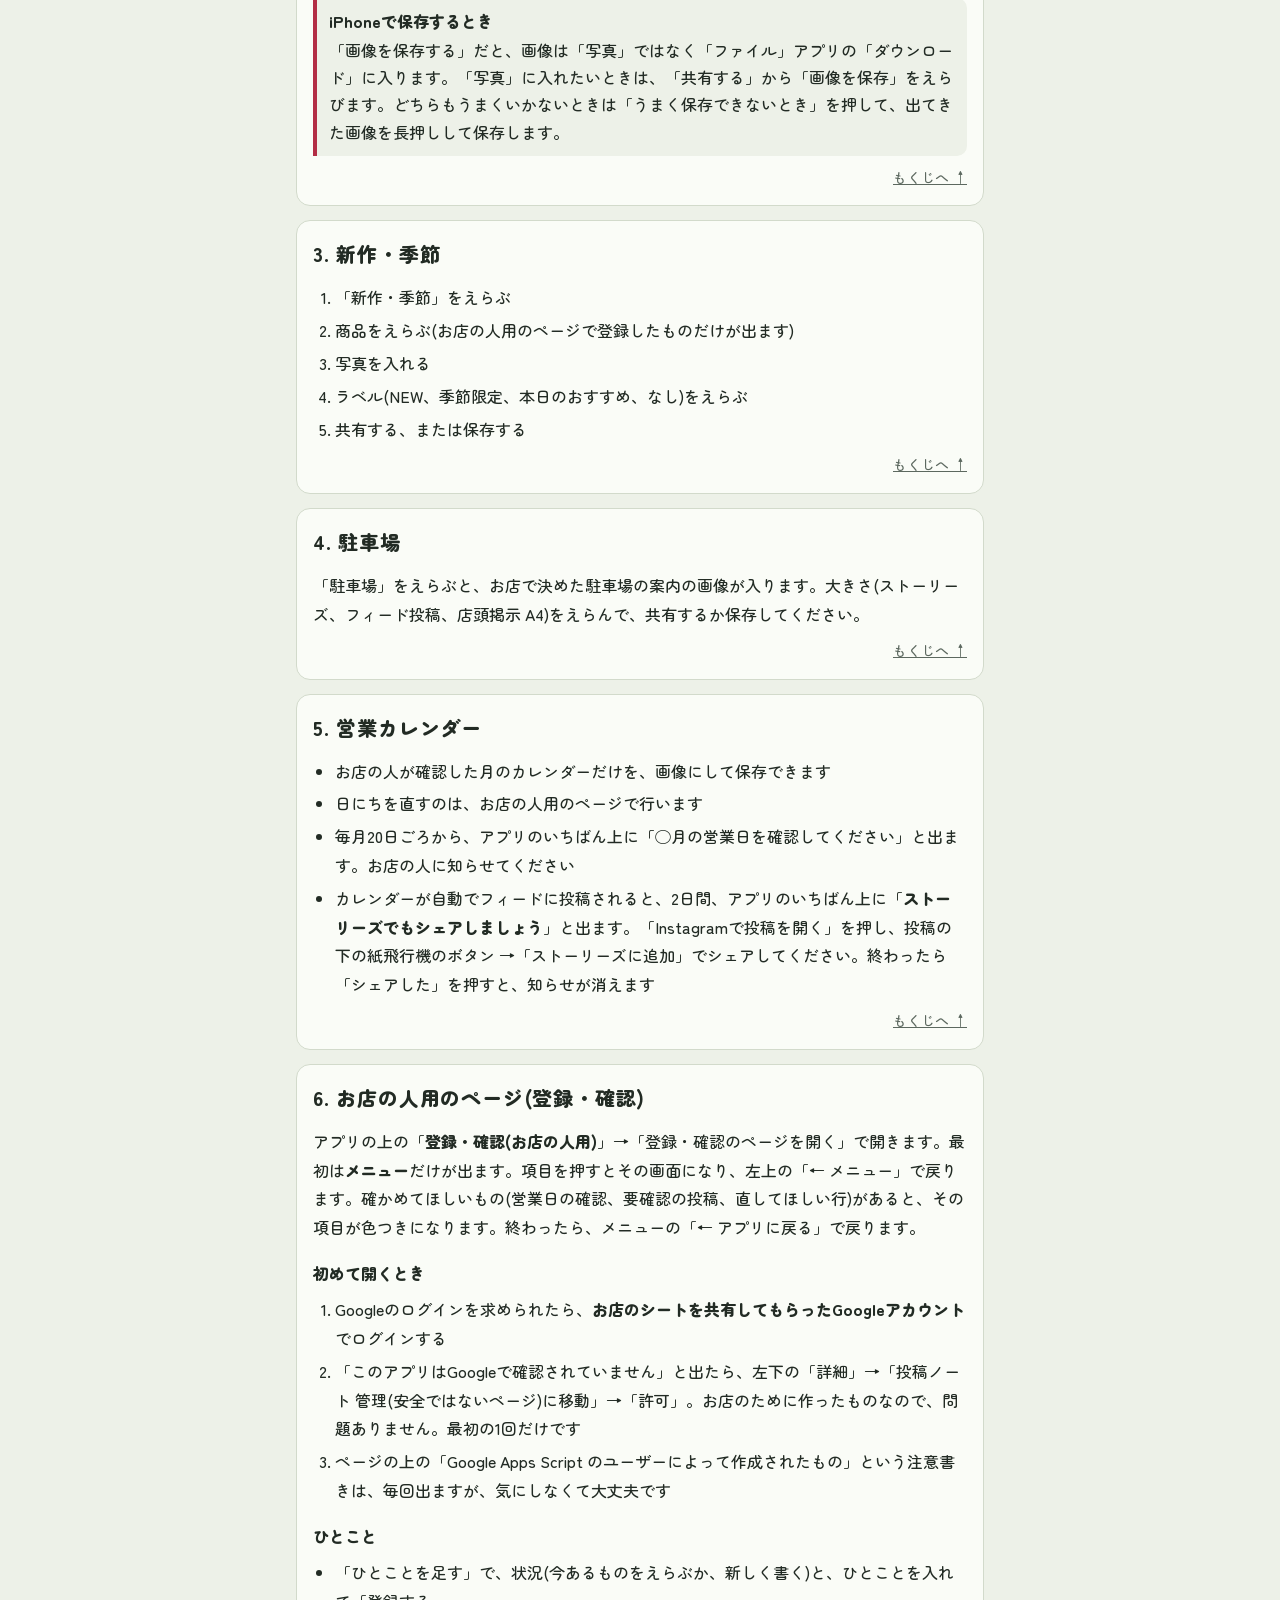
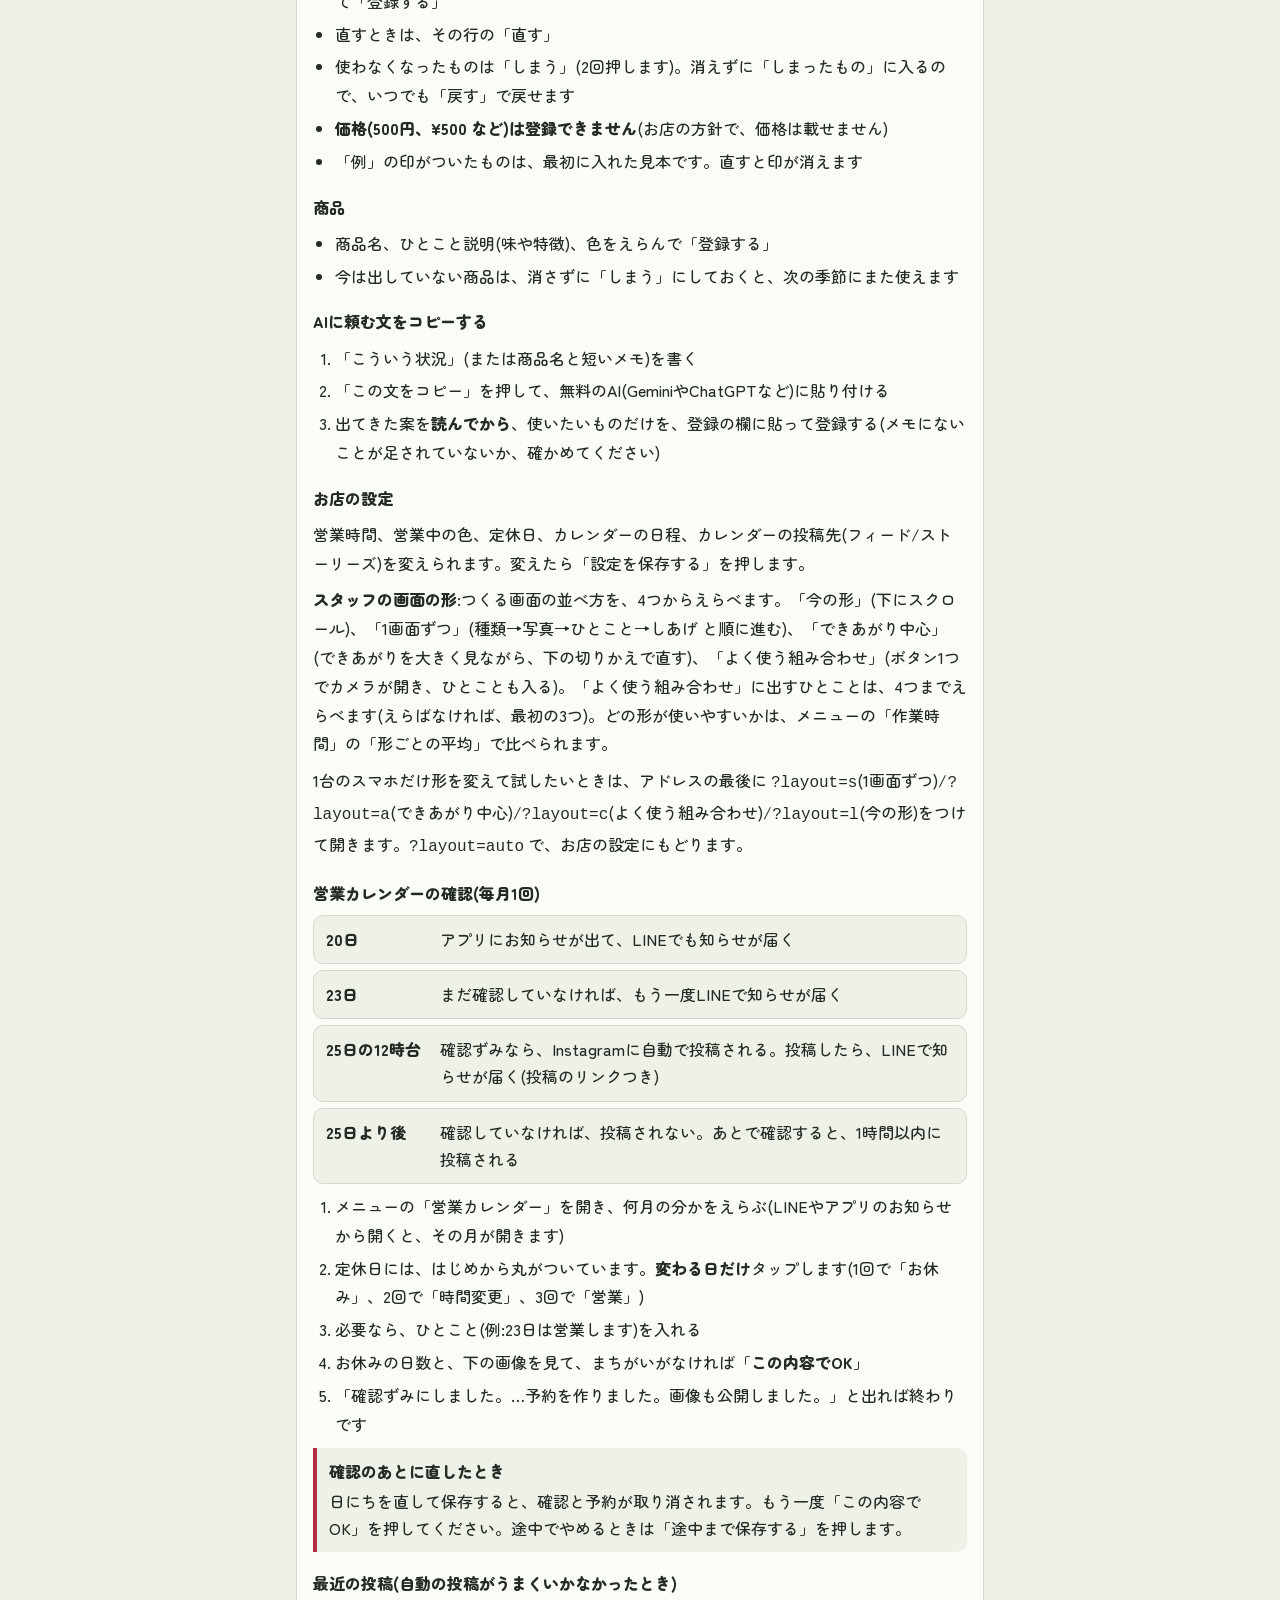
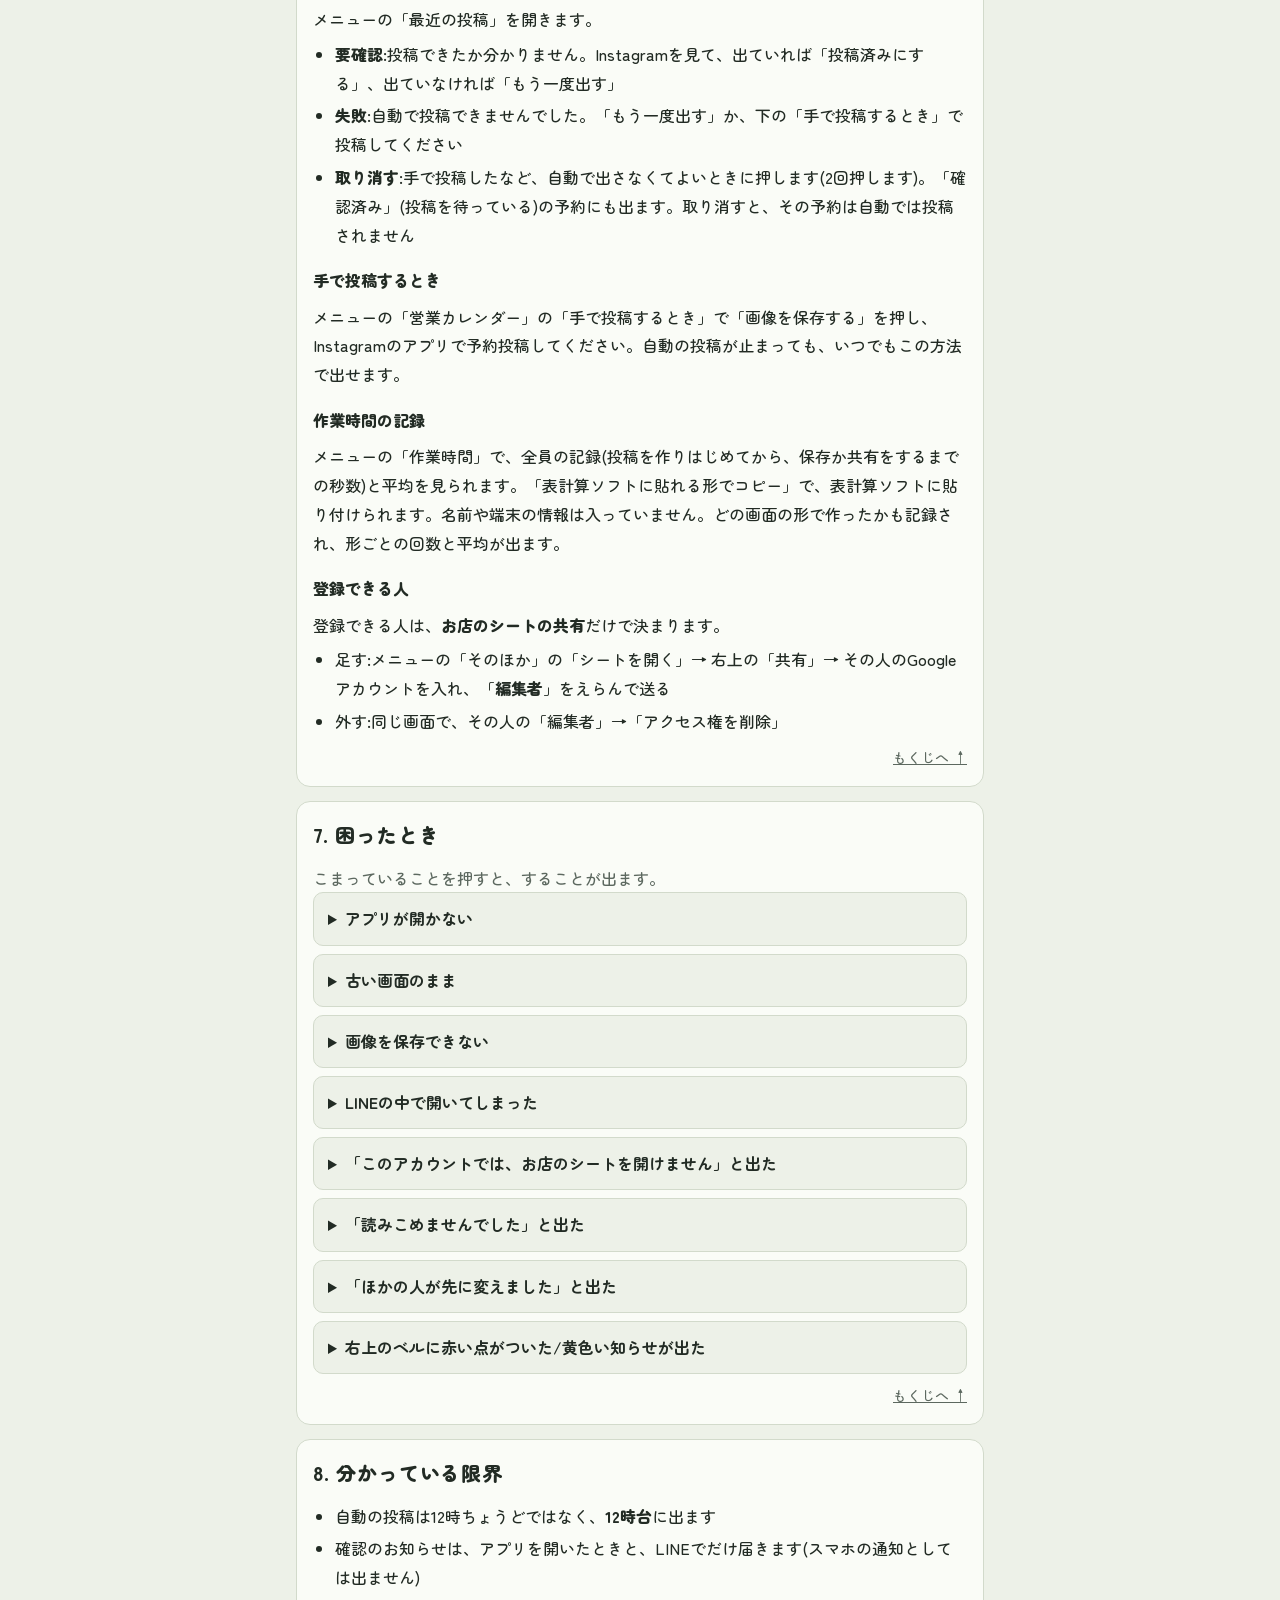
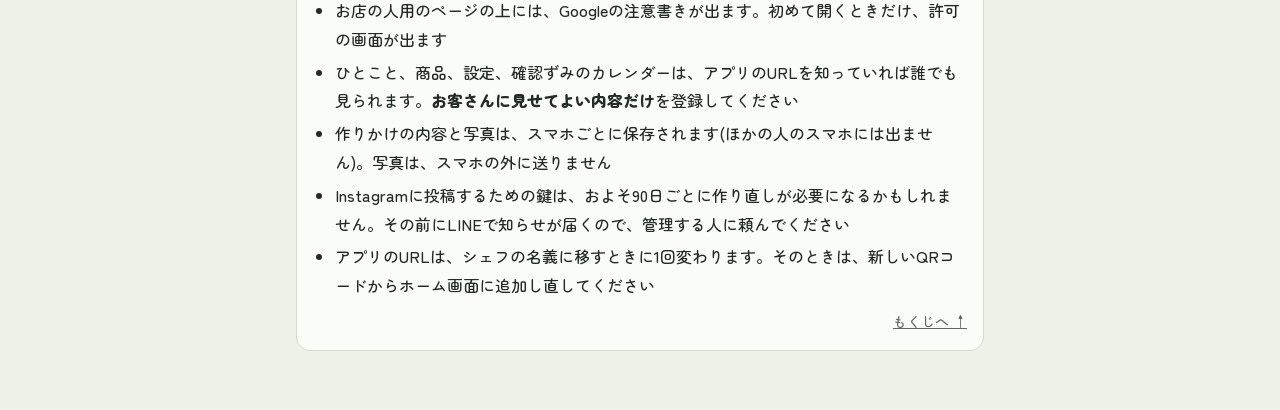
==== commit 0162c457: "スタッフの画面のお知らせを、右上のベルにまとめる - 新しいお知らせがあると、ベルに赤い点がつく(開くと消える。スマホごと) - お知らせの分、できあがりの画像を大きくする - 共有のボタンを1行に収" ====
--- a/manual.html
+++ b/manual.html
@@ -9,7 +9,7 @@
 <link rel="preconnect" href="https://fonts.googleapis.com">
 <link rel="preconnect" href="https://fonts.gstatic.com" crossorigin>
 <link rel="stylesheet" href="https://fonts.googleapis.com/css2?family=Zen+Maru+Gothic:wght@500;700;900&display=swap">
-<link rel="stylesheet" href="css/style.css?v=14">
+<link rel="stylesheet" href="css/style.css?v=16">
 <style>
   /* 説明書のページだけの見た目。色はアプリと同じ(css/style.css)を使う */
   .doc { max-width: 720px; margin: 0 auto; }
@@ -214,8 +214,11 @@
       <details><summary>「このアカウントでは、お店のシートを開けません」と出た</summary><div><p>そのGoogleアカウントに、シートが共有されていません。持ち主に「編集者」として共有してもらってください。ちがうアカウントで開いていたら、切りかえてください。</p></div></details>
       <details><summary>「読みこめませんでした」と出た</summary><div><p>Googleのアカウントに2つ以上ログインしていると起きることがあります。使うアカウント1つだけでログインし直すか、プライベートブラウズ(シークレットウィンドウ)で開いてください。</p></div></details>
       <details><summary>「ほかの人が先に変えました」と出た</summary><div><p>ほかの人が同じときに直しました。新しい内容が読み直されているので、確かめてから、もう一度押してください。</p></div></details>
-      <details><summary>アプリやページの上に、黄色い知らせが出た</summary><div>
+      <details><summary>右上のベルに赤い点がついた/黄色い知らせが出た</summary><div>
+        <p>アプリのお知らせは、右上のベル(🔔)を押すと見られます。まだ見ていないお知らせがあると、ベルに赤い点がつきます(開くと消えます)。お店の人用のページでは、ページの上に出ます。</p>
         <ul>
+          <li>「ストーリーズでもシェアしましょう」:「Instagramで投稿を開く」から、ストーリーズでシェアして、「シェアした」を押します</li>
+          <li>「営業日を確認してください」:お店の人用のページで確認します</li>
           <li>「投稿できたか分かりません」:お店の人用のページの「最近の投稿」で決めてください</li>
           <li>「鍵(トークン)が使えなくなりました」「2日以上動いていません」:管理する人に知らせてください</li>
           <li>「Instagramのアカウントに、確認の画面が出て止まっています」:管理する人が、スマホのInstagramのアプリを開き、確認(ロボットでないことの確認や電話番号の確認)をすませます。パソコンでは確認できないことがあります。すませると1時間以内に知らせが消え、止まっていた投稿も自動で出ます</li>
--- a/css/style.css
+++ b/css/style.css
@@ -192,3 +192,21 @@
 .scr-body > .stage { min-height: 120px; }
 [data-layout="A"] .scr-panel, [data-layout="C"] .scr-panel { max-height: 24dvh; }
 .scr-panel .chips { gap: 6px; }
+
+/* お知らせのベル(右上)と、押すと開く一覧 */
+.top h1 { margin-right: auto; }
+.bell { position: relative; width: 44px; height: 44px; min-height: 44px; padding: 0; border-radius: 50%; display: inline-grid; place-items: center; flex: none; }
+.bell-dot { position: absolute; top: 7px; right: 8px; width: 11px; height: 11px; border-radius: 50%; background: var(--accent); border: 2px solid var(--surface); }
+.bell-back { position: fixed; inset: 0; background: rgba(0,0,0,.25); z-index: 40; }
+.bell-panel { position: fixed; top: 12px; left: 12px; right: 12px; max-width: 560px; margin: 0 auto; max-height: calc(100dvh - 24px); overflow-y: auto; z-index: 41; background: var(--surface); border: 1.5px solid var(--line); border-radius: 16px; padding: 14px 16px; box-shadow: 0 10px 30px rgba(0,0,0,.2); display: grid; gap: 10px; }
+.bell-panel[hidden], .bell-back[hidden] { display: none; }
+.bell-head { display: flex; align-items: center; justify-content: space-between; }
+.bell-head h2 { margin: 0; font-size: 18px; }
+.bell-panel .notice, .bell-panel .warn { margin: 0; }
+/* 右上に置く(スマホでは題の横、広い画面では切りかえのボタンの右) */
+.top .bell { order: 2; }
+@media (max-width: 699px) {
+  .top .tabs { order: 3; flex-basis: 100%; }
+}
+/* 共有のボタンは1行に収める */
+.scr-bottom #actions button { white-space: nowrap; font-size: clamp(13px, 3.8vw, 16px); }
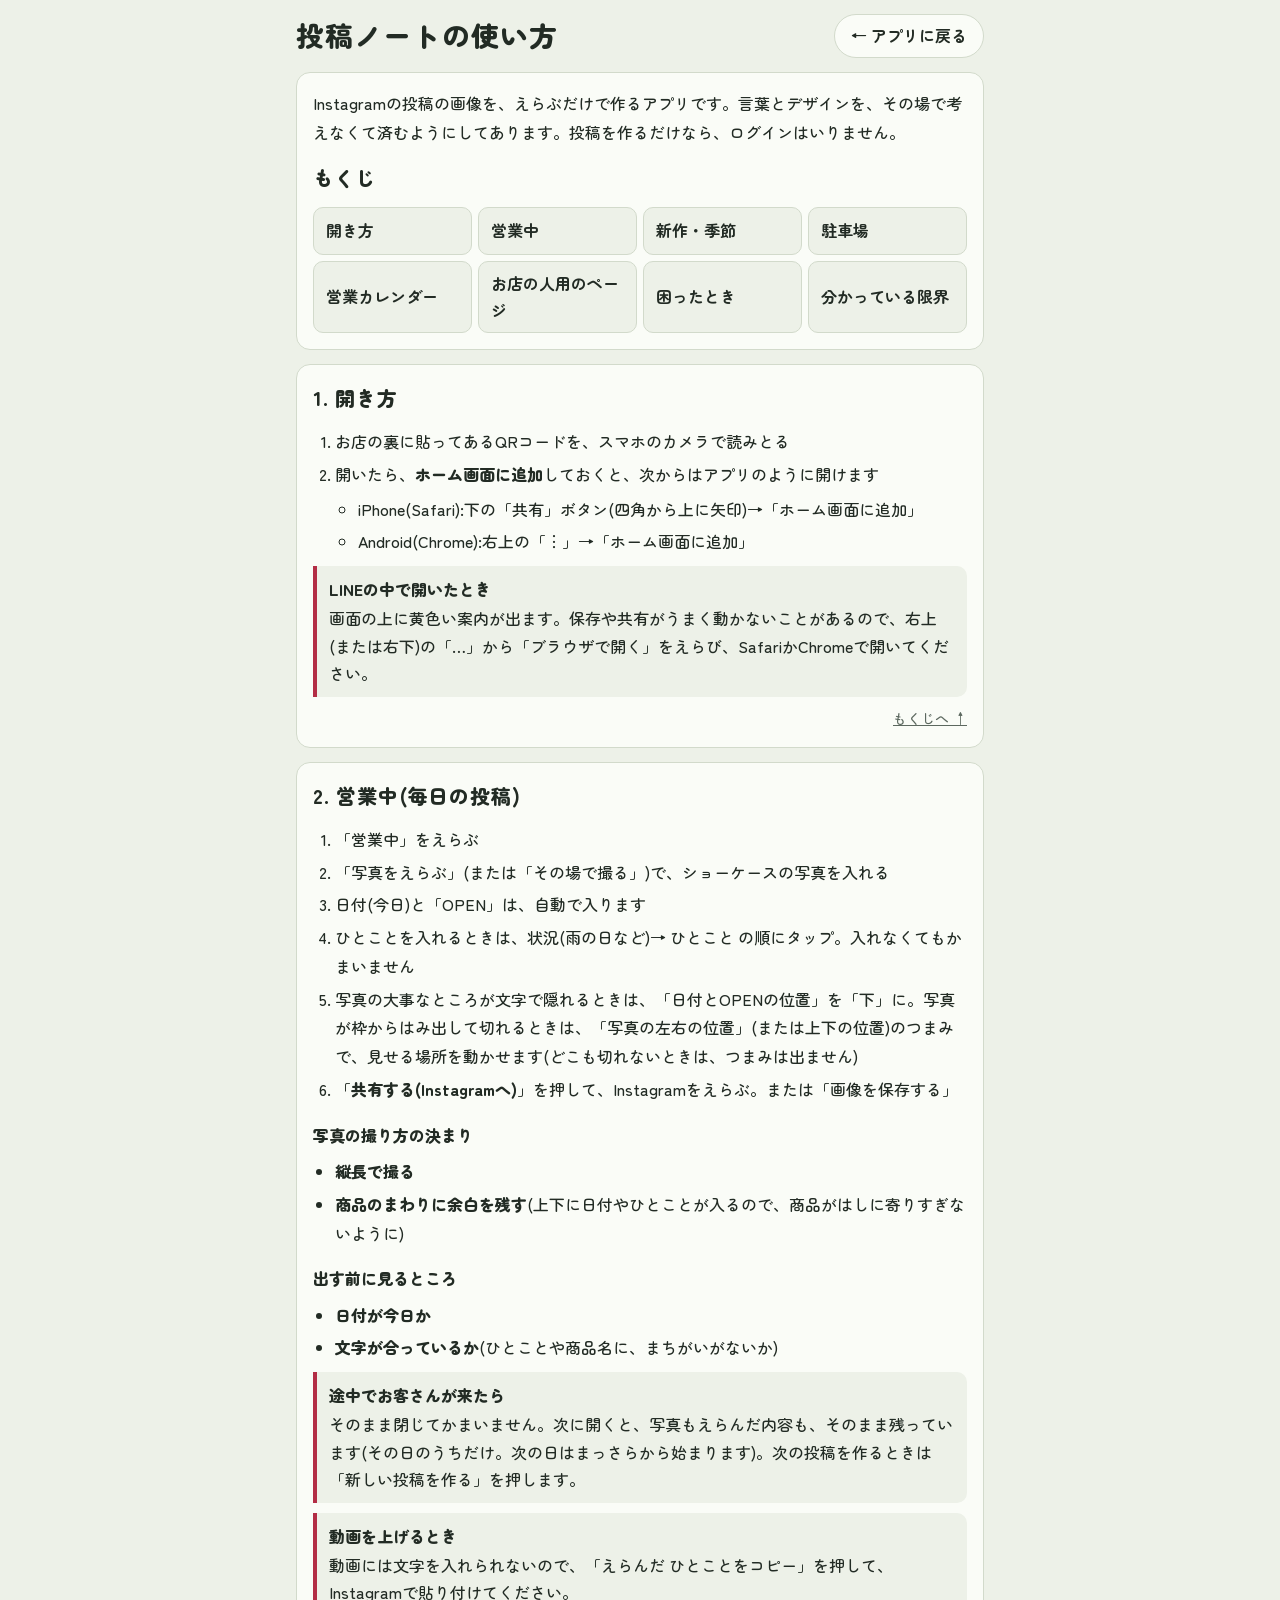
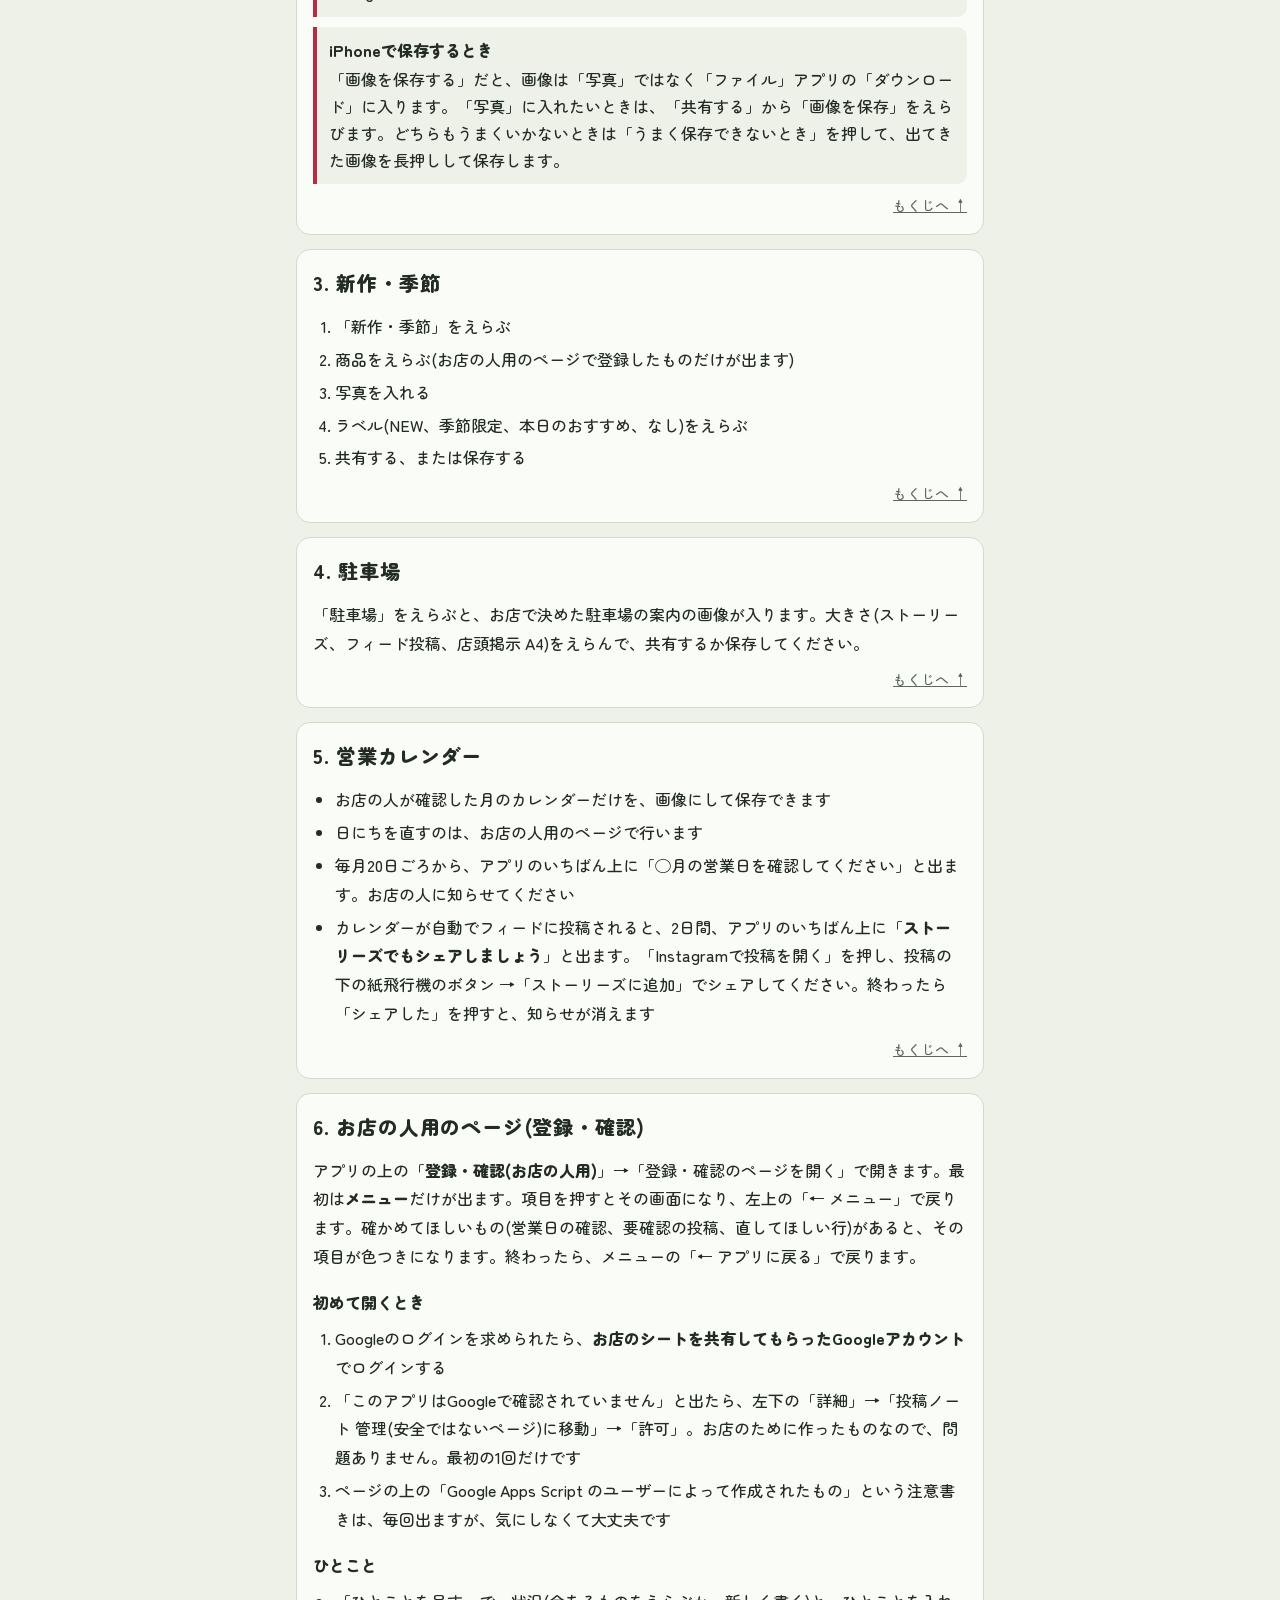
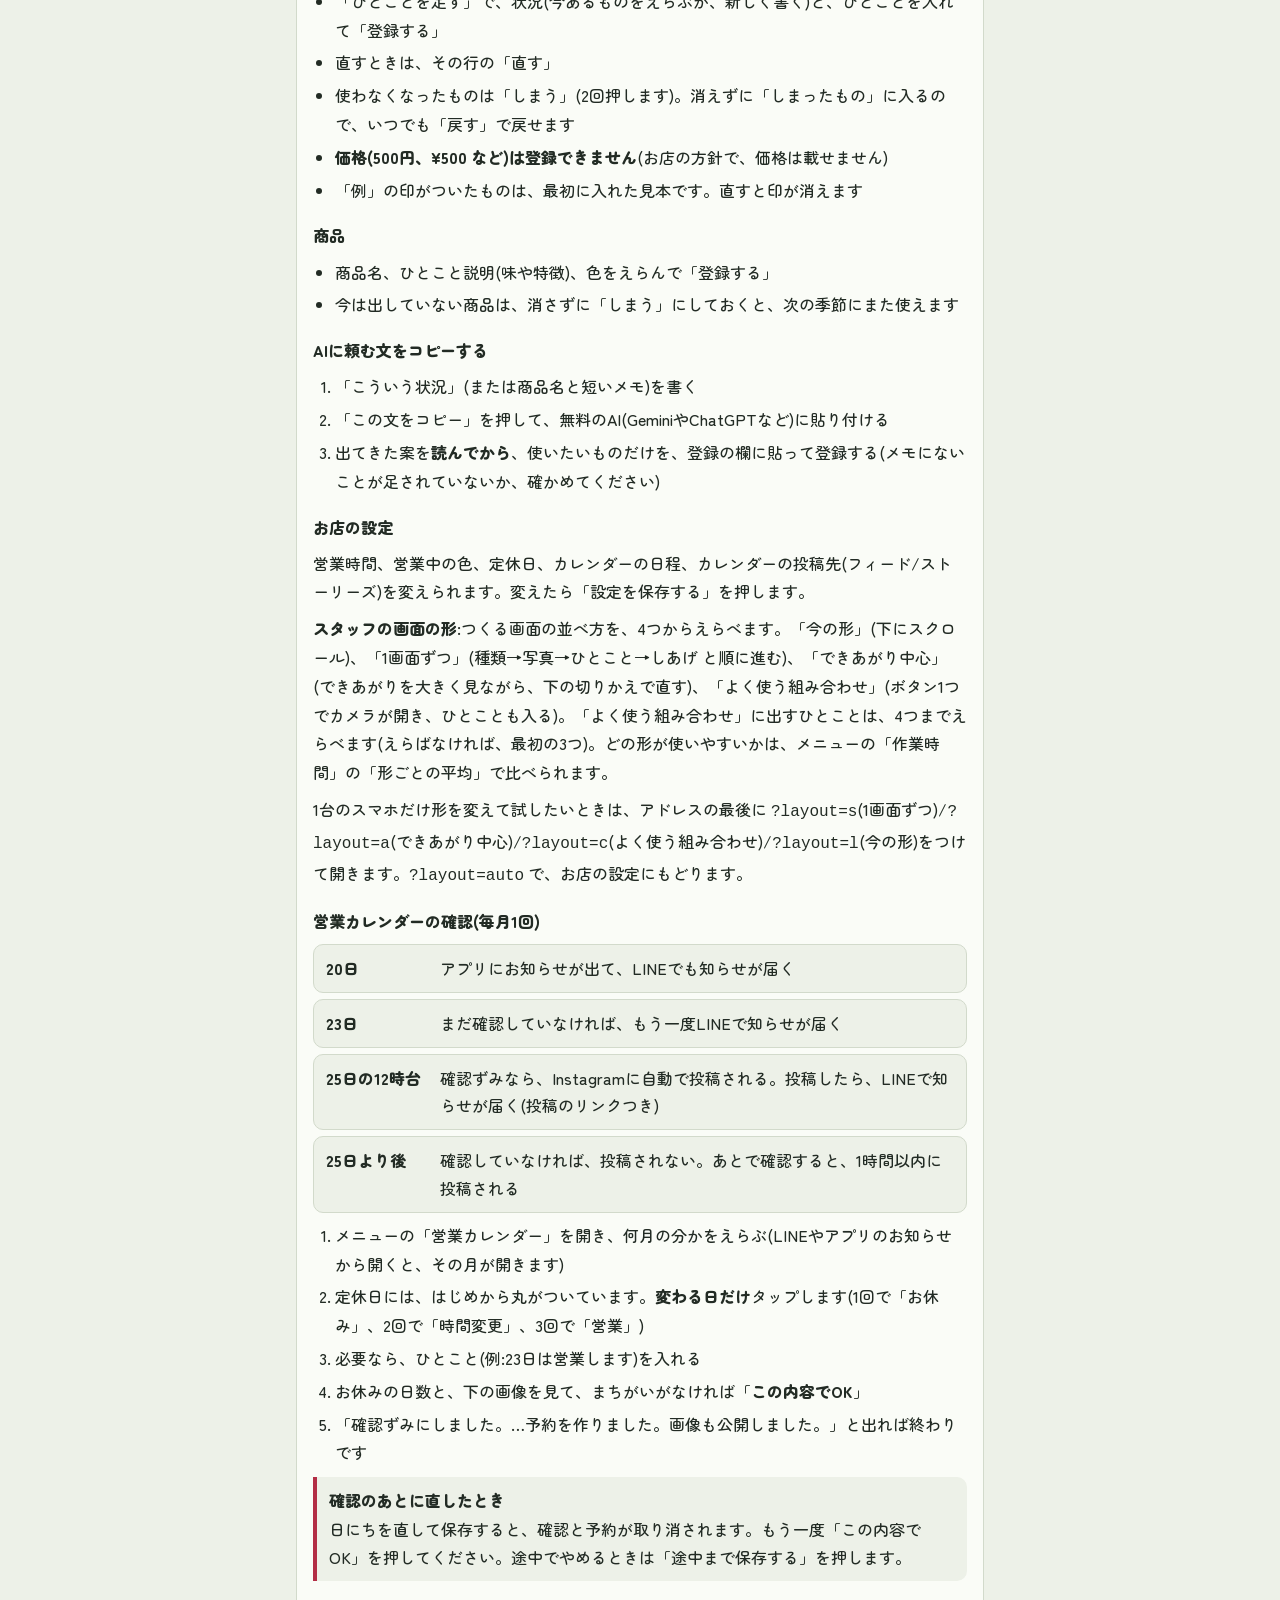
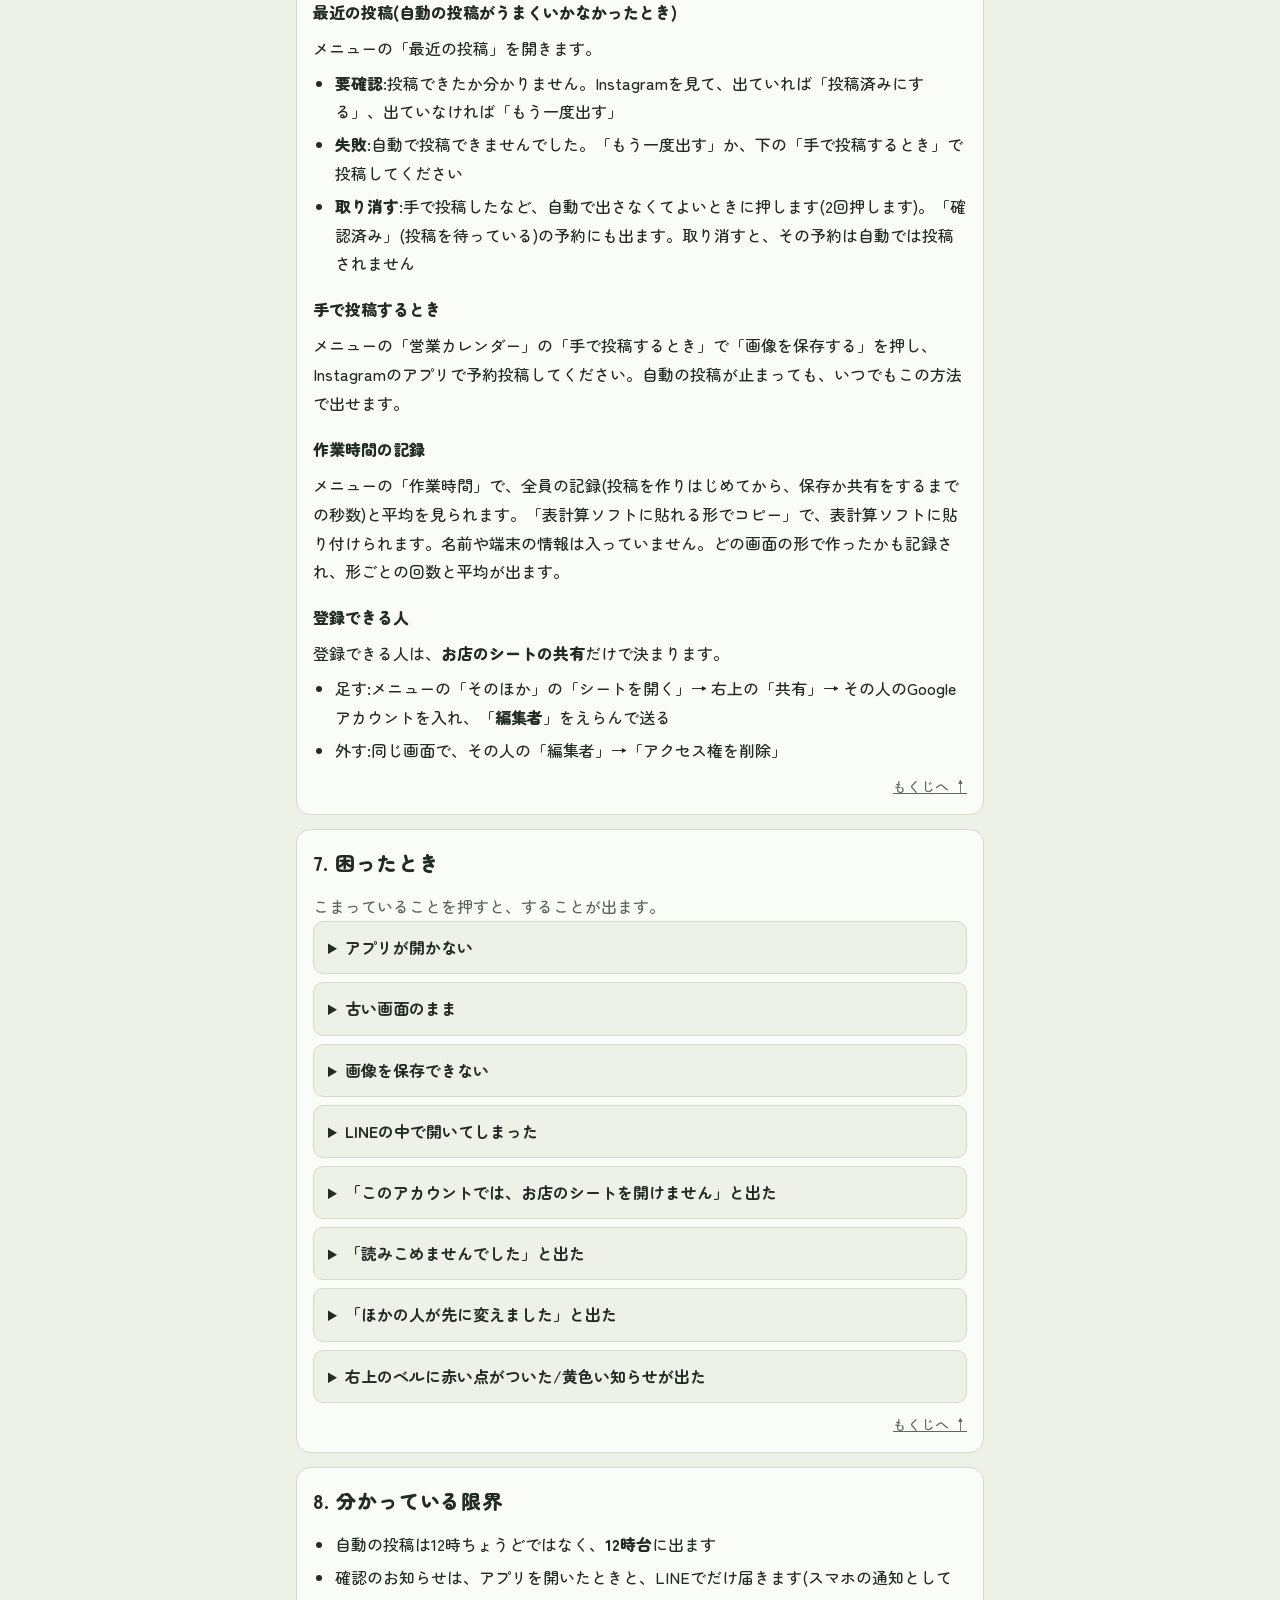
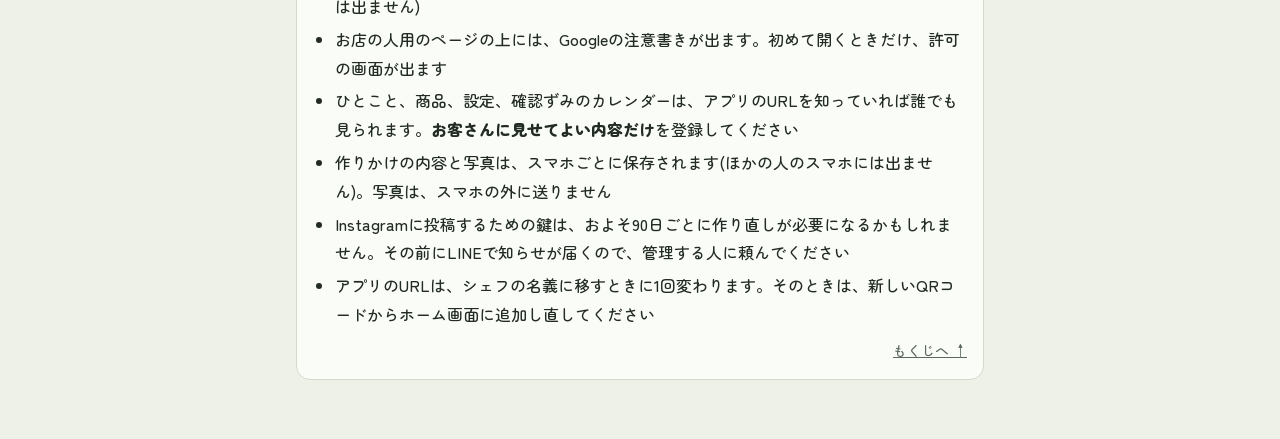
==== commit c21f96b1: "写真の位置のバーを、写真が切れる向き(左右・上下)に合わせる 縦に撮った写真をストーリーズに入れると左右が切れるのに、バーは上下にしか動かず、何も変わらなかった。 切れる向きに動かせるようにし、どこも" ====
--- a/manual.html
+++ b/manual.html
@@ -9,7 +9,7 @@
 <link rel="preconnect" href="https://fonts.googleapis.com">
 <link rel="preconnect" href="https://fonts.gstatic.com" crossorigin>
 <link rel="stylesheet" href="https://fonts.googleapis.com/css2?family=Zen+Maru+Gothic:wght@500;700;900&display=swap">
-<link rel="stylesheet" href="css/style.css?v=16">
+<link rel="stylesheet" href="css/style.css?v=18">
 <style>
   /* 説明書のページだけの見た目。色はアプリと同じ(css/style.css)を使う */
   .doc { max-width: 720px; margin: 0 auto; }
@@ -75,7 +75,7 @@
       <li>「写真をえらぶ」(または「その場で撮る」)で、ショーケースの写真を入れる</li>
       <li>日付(今日)と「OPEN」は、自動で入ります</li>
       <li>ひとことを入れるときは、状況(雨の日など)→ ひとこと の順にタップ。入れなくてもかまいません</li>
-      <li>写真の大事なところが文字で隠れるときは、「日付とOPENの位置」を「下」に。写真の上下の位置も、つまみで動かせます</li>
+      <li>写真の大事なところが文字で隠れるときは、「日付とOPENの位置」を「下」に。写真が枠からはみ出して切れるときは、「写真の左右の位置」(または上下の位置)のつまみで、見せる場所を動かせます(どこも切れないときは、つまみは出ません)</li>
       <li>「<b>共有する(Instagramへ)</b>」を押して、Instagramをえらぶ。または「画像を保存する」</li>
     </ol>
 
--- a/css/style.css
+++ b/css/style.css
@@ -210,3 +210,34 @@
 }
 /* 共有のボタンは1行に収める */
 .scr-bottom #actions button { white-space: nowrap; font-size: clamp(13px, 3.8vw, 16px); }
+
+/* ===== 画面の形(S / A / C):できあがりを大きくする ===== */
+/* 上:題は出さず、切りかえのボタンとベルを1行に */
+body[data-layout] .top h1 { display: none; }
+body[data-layout] .top { flex-wrap: nowrap; gap: 8px; }
+body[data-layout] .top .tabs { order: 1; flex: 1 1 auto; flex-basis: auto; flex-wrap: nowrap; gap: 4px; min-width: 0; }
+body[data-layout] .tabs a { min-height: 36px; padding: 4px 9px; font-size: 12px; white-space: nowrap; }
+body[data-layout] .top .bell { order: 2; width: 38px; height: 38px; min-height: 38px; }
+body[data-layout] .bell-dot { top: 5px; right: 6px; }
+.scr { padding: 10px; gap: 6px; }
+.scr-body { gap: 6px; }
+/* 切りかえの中身は、どれを開いても同じ高さ(できあがりの大きさが変わらないように) */
+[data-layout="A"] .scr-panel, [data-layout="C"] .scr-panel { height: clamp(140px, 25dvh, 220px); max-height: none; align-content: start; }
+/* ことば:状況は横1列(横にすべらせる)、ひとことはすぐ下に */
+.scr-panel #phraseField > span { font-size: 12px; }
+.scr-panel #catChips { flex-wrap: nowrap; overflow-x: auto; padding-bottom: 2px; }
+.scr-panel #catChips label { flex: none; min-height: 36px; padding: 4px 14px; }
+.scr-panel .chips.words { margin-top: 4px; }
+.scr-panel .chips.words label { padding: 8px 12px; font-size: 14px; }
+/* 作業時間は、できあがりの左上に小さく出す */
+.scr-body > .stage { position: relative; }
+.stage > .timer { position: absolute; left: 8px; top: 6px; margin: 0; font-size: 12px; padding: 2px 8px; border-radius: 999px; background: var(--surface); opacity: .9; }
+/* 下:「うまく保存できないとき」「新しい投稿を作る」は小さな文字のボタンに */
+.scr-bottom #extraRow button { background: none; border-color: transparent; text-decoration: underline; min-height: 32px; padding: 2px 6px; }
+.scr-panel #phraseField > span { display: none; }
+.scr-panel #phraseField { gap: 4px; }
+.scr-panel .chips.words { gap: 4px; }
+.scr-panel .chips.words label { padding: 6px 10px; font-size: 13px; line-height: 1.4; min-height: 36px; }
+.tabbar .tab { min-height: 36px; }
+.kinds.compact, .scr-panel #catChips { scrollbar-width: none; }
+.kinds.compact::-webkit-scrollbar, .scr-panel #catChips::-webkit-scrollbar { display: none; }
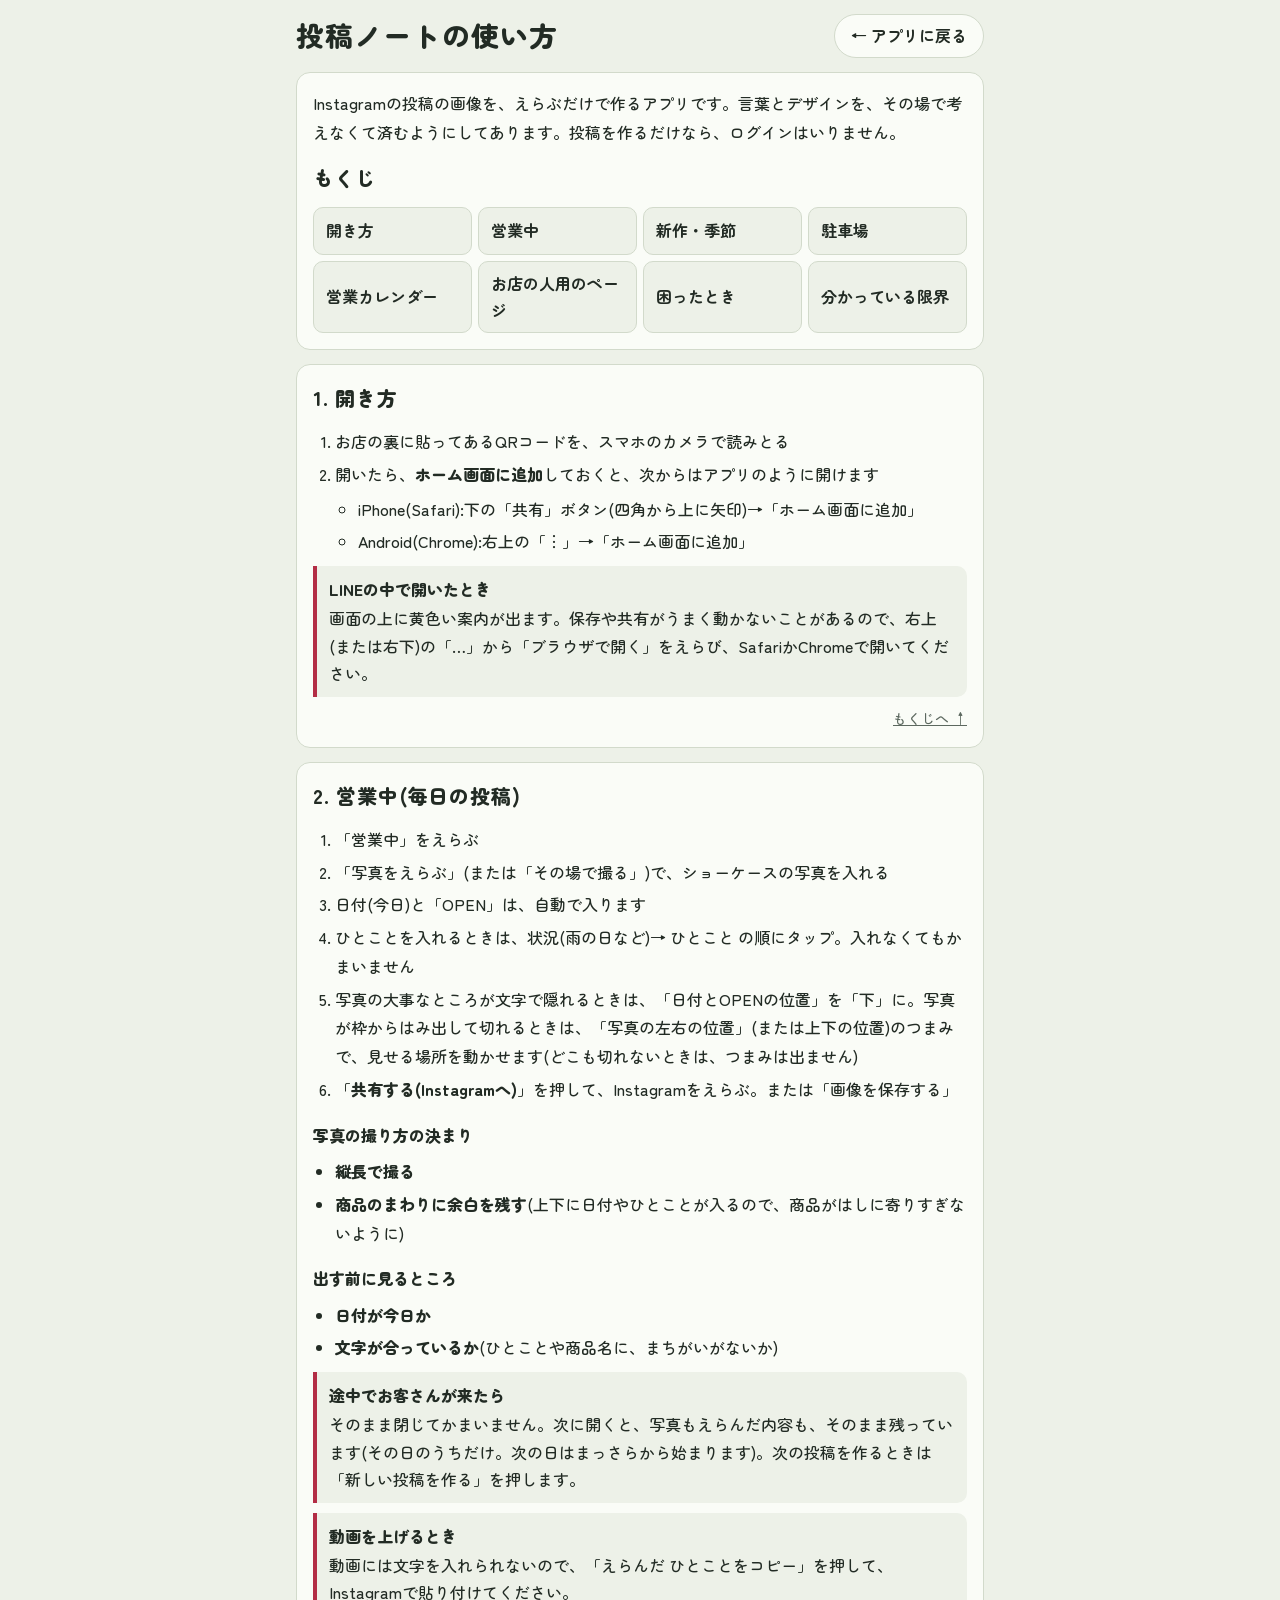
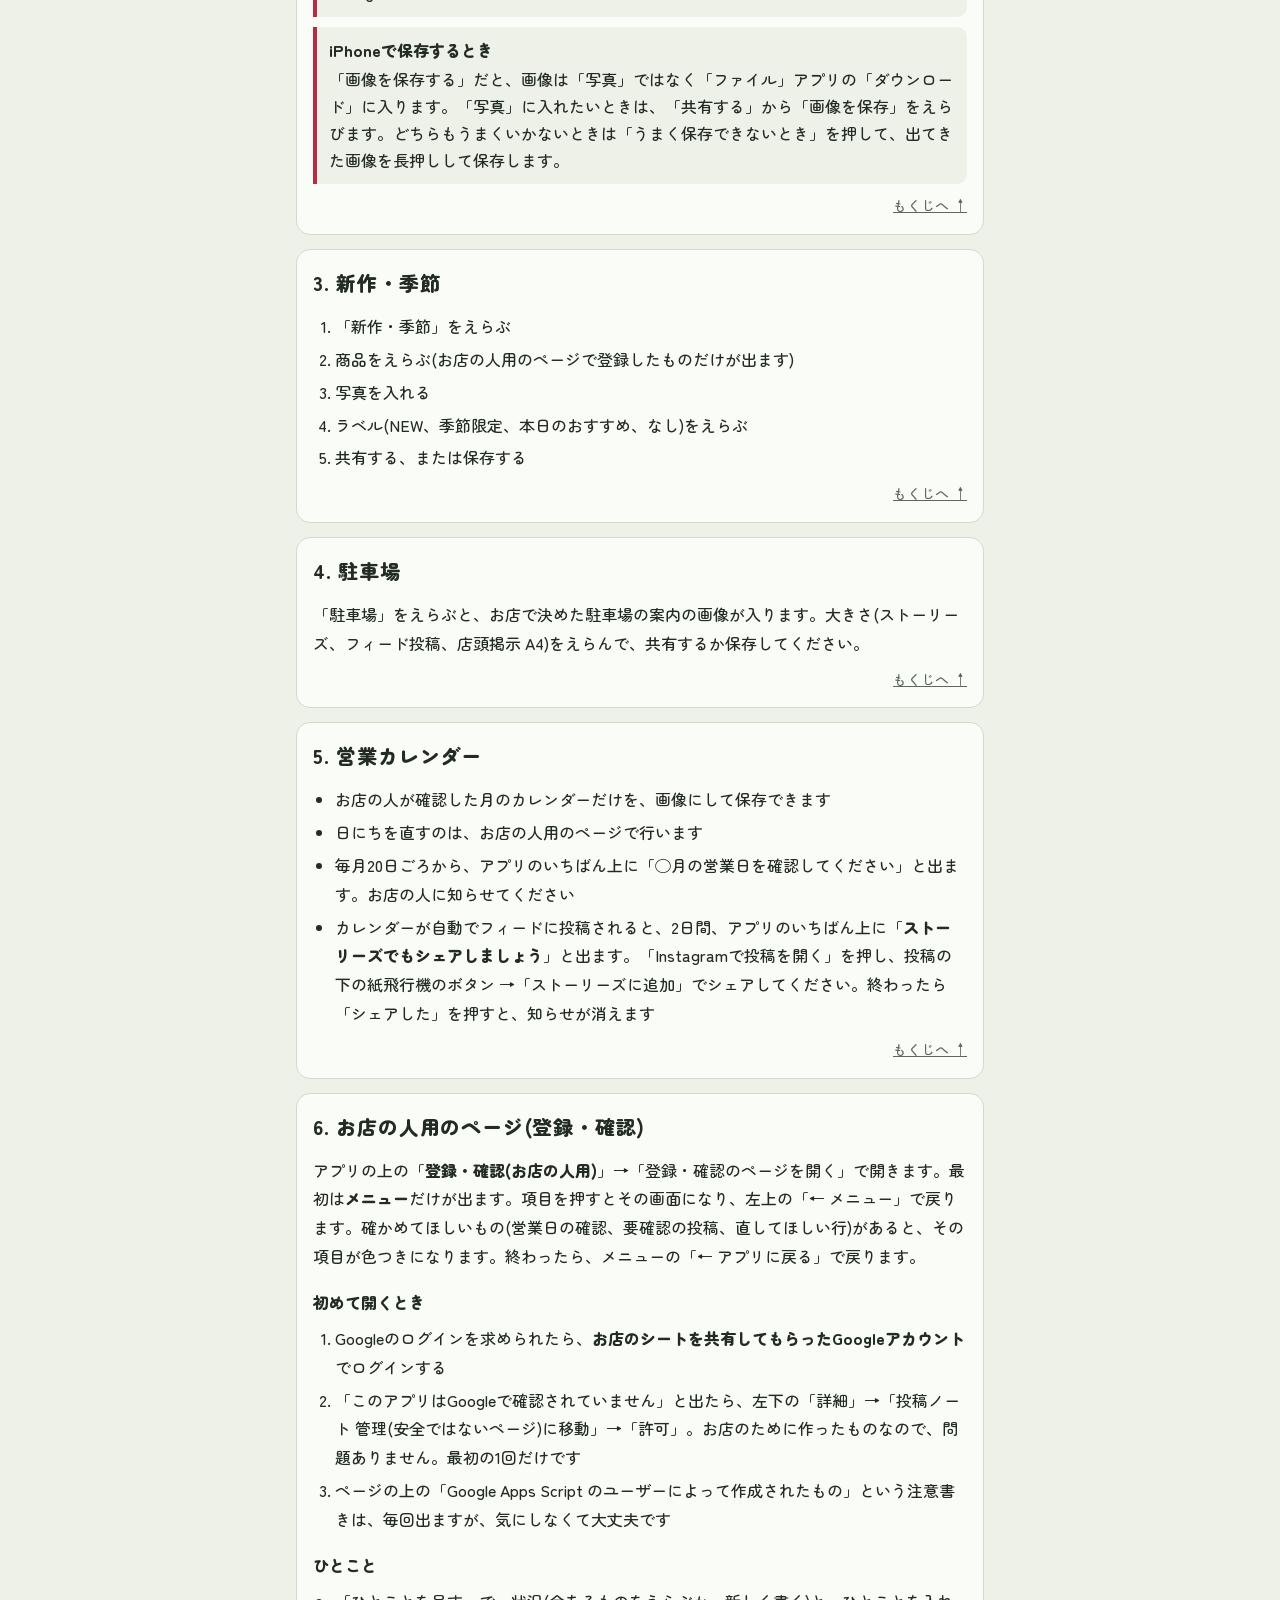
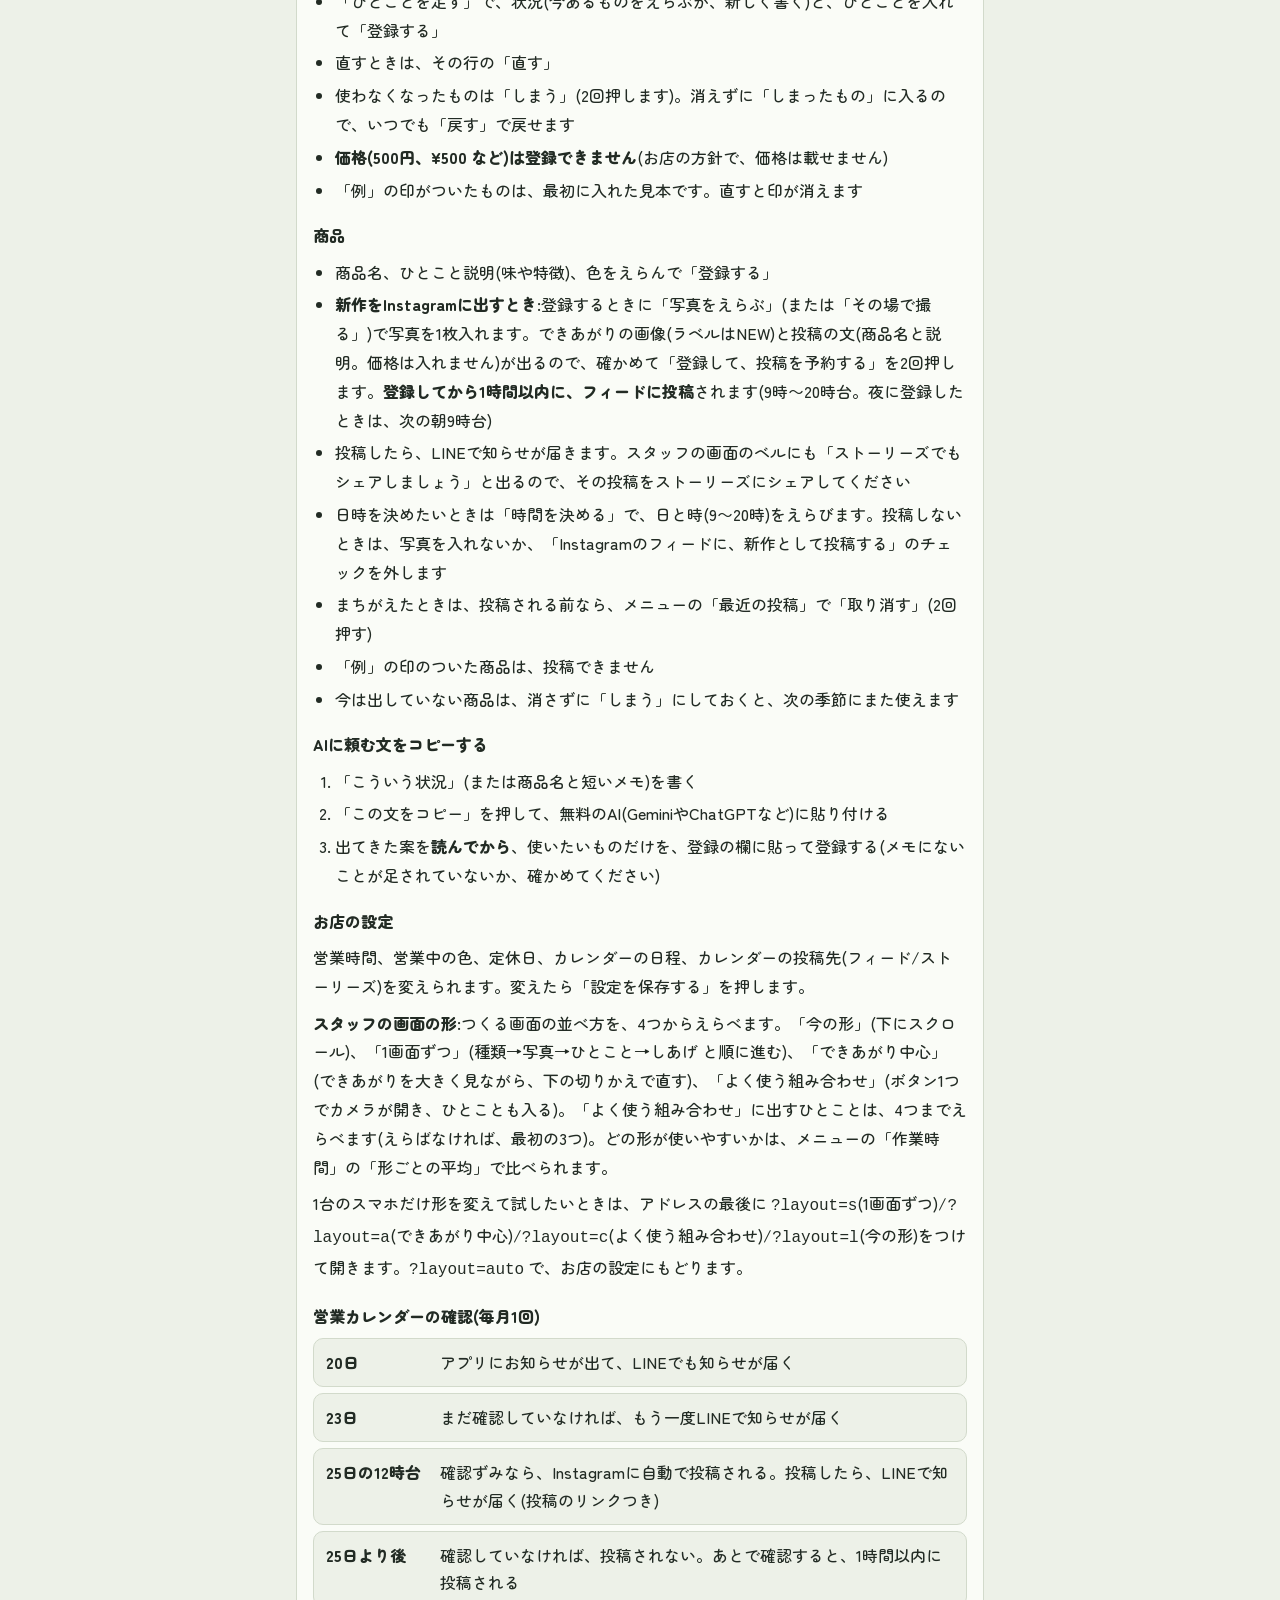
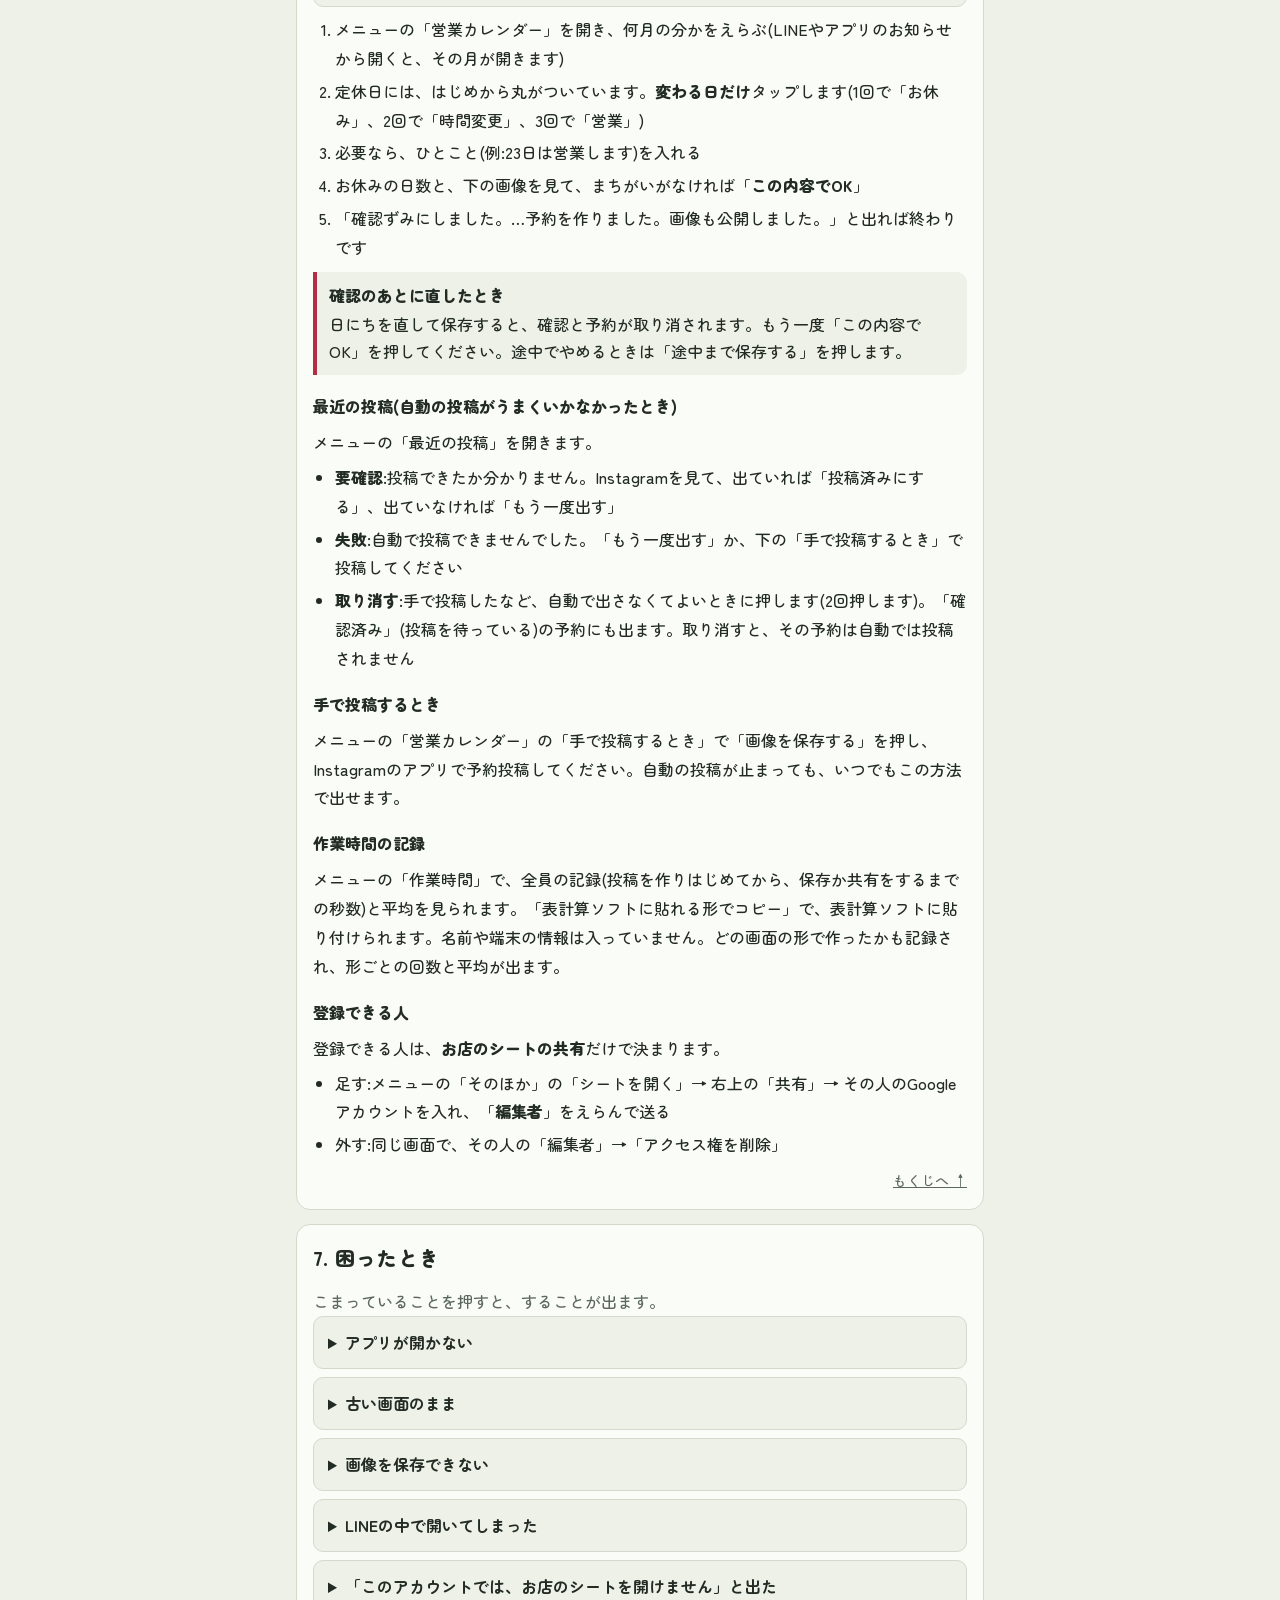
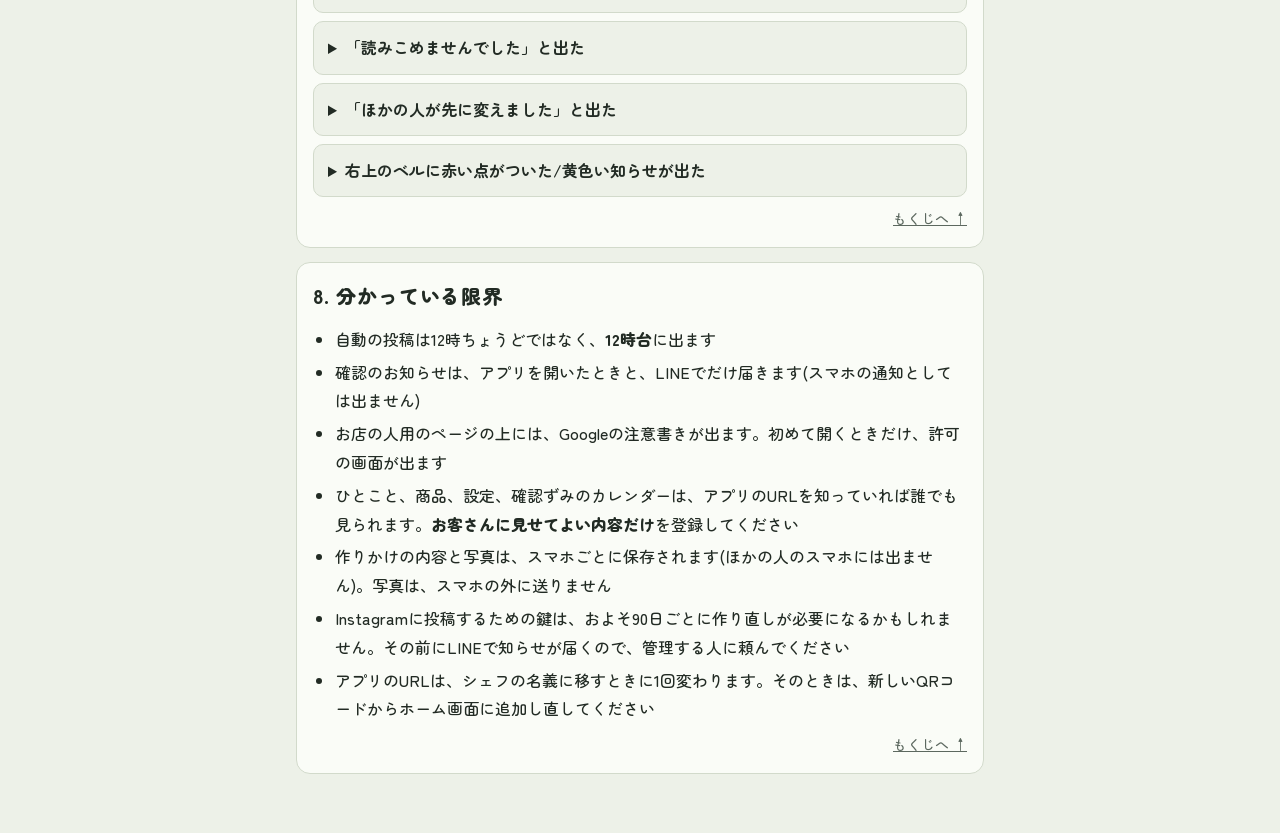
==== commit f79d0bfc: "新作の自動投稿:商品を写真つきで登録すると、1時間以内にフィードへ投稿する - 管理ページの「商品を足す」に写真を足す。できあがり(NEW)と投稿の文を見せ、2回押して予約 - 投稿は9〜20時台。夜" ====
--- a/manual.html
+++ b/manual.html
@@ -9,7 +9,7 @@
 <link rel="preconnect" href="https://fonts.googleapis.com">
 <link rel="preconnect" href="https://fonts.gstatic.com" crossorigin>
 <link rel="stylesheet" href="https://fonts.googleapis.com/css2?family=Zen+Maru+Gothic:wght@500;700;900&display=swap">
-<link rel="stylesheet" href="css/style.css?v=18">
+<link rel="stylesheet" href="css/style.css?v=19">
 <style>
   /* 説明書のページだけの見た目。色はアプリと同じ(css/style.css)を使う */
   .doc { max-width: 720px; margin: 0 auto; }
@@ -149,6 +149,11 @@
     <h3>商品</h3>
     <ul>
       <li>商品名、ひとこと説明(味や特徴)、色をえらんで「登録する」</li>
+      <li><b>新作をInstagramに出すとき</b>:登録するときに「写真をえらぶ」(または「その場で撮る」)で写真を1枚入れます。できあがりの画像(ラベルはNEW)と投稿の文(商品名と説明。価格は入れません)が出るので、確かめて「登録して、投稿を予約する」を2回押します。<b>登録してから1時間以内に、フィードに投稿</b>されます(9時〜20時台。夜に登録したときは、次の朝9時台)</li>
+      <li>投稿したら、LINEで知らせが届きます。スタッフの画面のベルにも「ストーリーズでもシェアしましょう」と出るので、その投稿をストーリーズにシェアしてください</li>
+      <li>日時を決めたいときは「時間を決める」で、日と時(9〜20時)をえらびます。投稿しないときは、写真を入れないか、「Instagramのフィードに、新作として投稿する」のチェックを外します</li>
+      <li>まちがえたときは、投稿される前なら、メニューの「最近の投稿」で「取り消す」(2回押す)</li>
+      <li>「例」の印のついた商品は、投稿できません</li>
       <li>今は出していない商品は、消さずに「しまう」にしておくと、次の季節にまた使えます</li>
     </ul>
 
